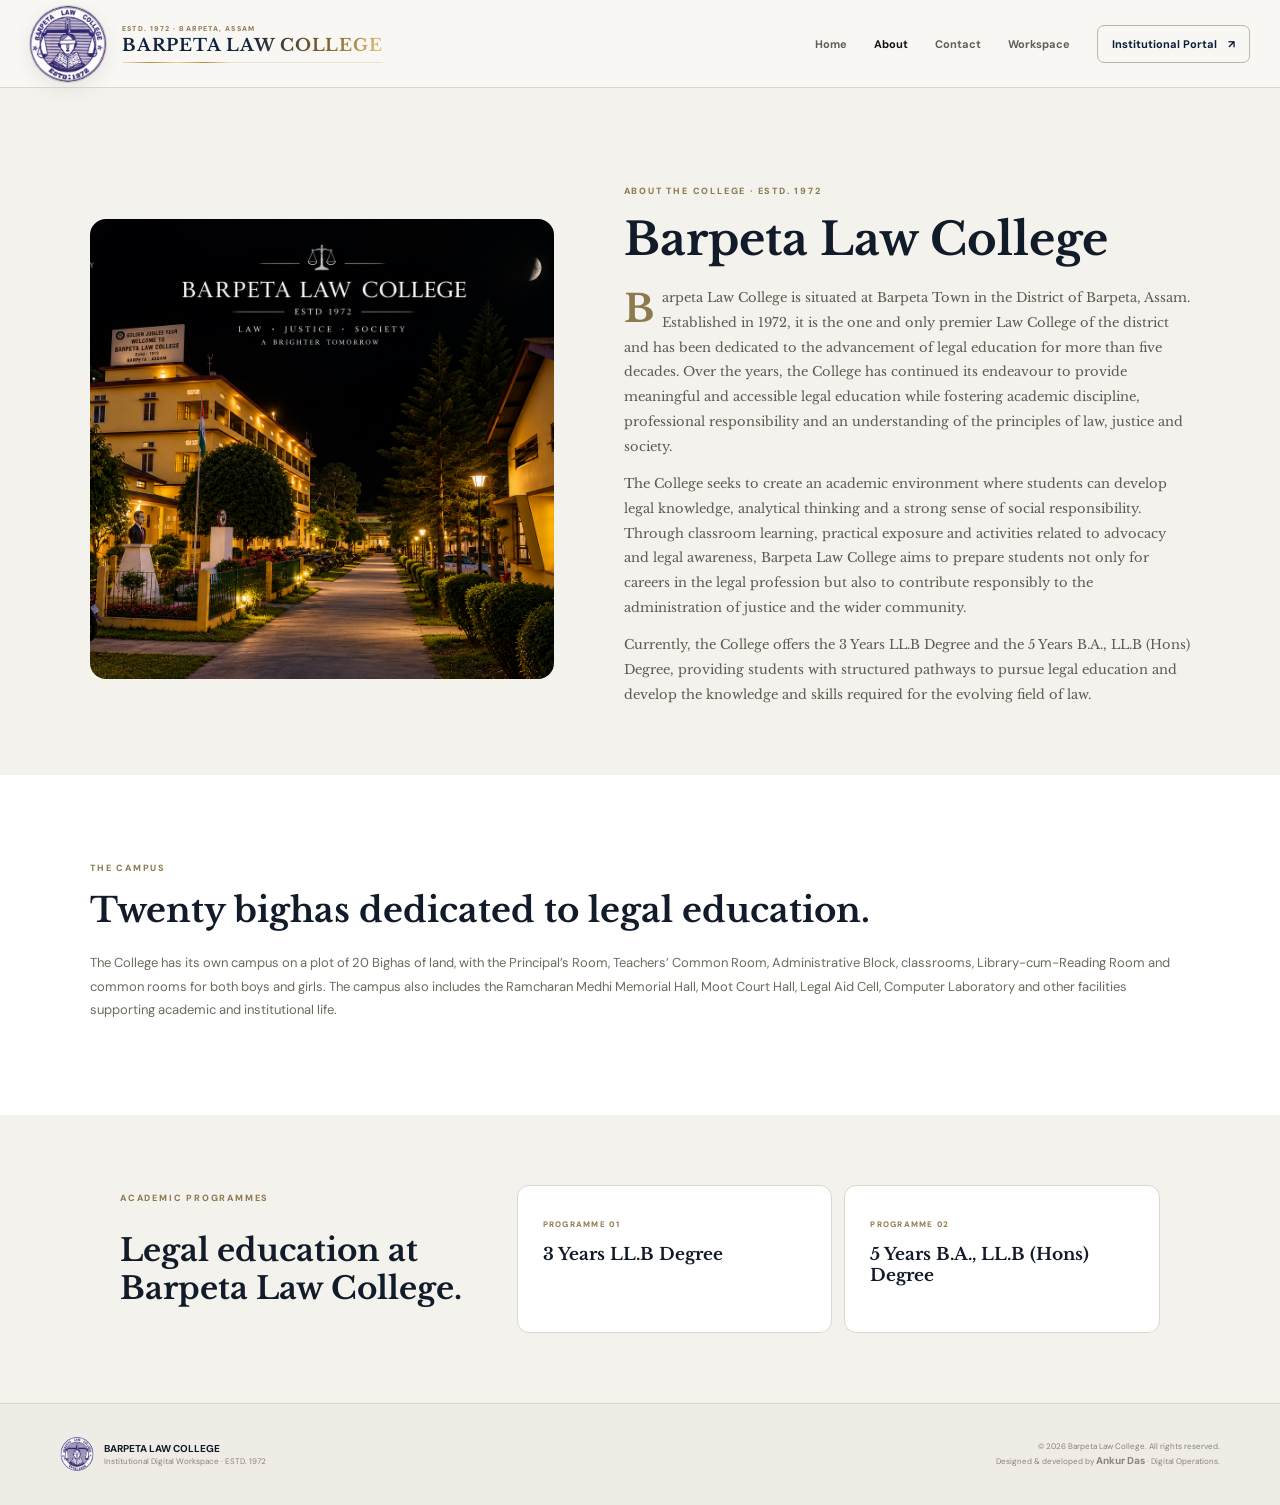
==== about.html @ da453a94 "Apply continuous BLC wordmark effect to about.html" ====
<!doctype html><html lang="en"><head><meta charset="utf-8"><meta name="viewport" content="width=device-width,initial-scale=1"><meta name="description" content="About Barpeta Law College — established 1972 in Barpeta, Assam."><title>About | Barpeta Law College</title><link rel="icon" href="assets/barpeta-law-college-logo.jpg"><link rel="preconnect" href="https://fonts.googleapis.com"><link rel="preconnect" href="https://fonts.gstatic.com" crossorigin><link href="https://fonts.googleapis.com/css2?family=DM+Sans:wght@400;500;600;700;800&family=Libre+Baskerville:wght@400;700&display=swap" rel="stylesheet"><link rel="stylesheet" href="home-2026.css?v=20260920b"><style>
.about-hero{max-width:1160px;margin:auto;padding:90px 30px 55px;display:grid;grid-template-columns:.9fr 1.1fr;gap:70px;align-items:center}.about-hero img{width:100%;height:460px;object-fit:cover;object-position:center 50%;border-radius:16px}.about-kicker{font-size:9px;font-weight:800;letter-spacing:.2em;color:#8d7950}.about-hero h1,.about-campus h2{font-family:"Libre Baskerville",serif;font-size:45px;line-height:1.12;margin:15px 0 22px}.about-hero p,.about-campus p{font-size:13px;line-height:1.8;color:#6f695f}.about-hero>div>p{font-family:"Libre Baskerville",serif;font-size:13px;line-height:1.9;color:#5f5a52}.about-hero>div>p:first-of-type::first-letter{font-size:38px;line-height:.85;float:left;margin:7px 8px 0 0;color:#8d7950;font-weight:700}.about-campus{background:#fff;padding:80px max(30px,calc((100vw - 1100px)/2))}.about-campus h2{font-size:34px}.about-programmes{max-width:1100px;margin:auto;padding:70px 30px;display:grid;grid-template-columns:.7fr 1.3fr;gap:50px}.programme-list{display:grid;grid-template-columns:1fr 1fr;gap:12px}.programme-list article{background:#fff;border:1px solid var(--line);padding:25px;border-radius:12px}.programme-list small{font-size:8px;letter-spacing:.16em;color:#917c50;font-weight:800}.programme-list b{display:block;font-family:"Libre Baskerville";font-size:17px;margin-top:12px}@media(max-width:800px){.about-hero,.about-programmes{grid-template-columns:1fr}.about-hero{padding-top:55px;gap:35px}.about-hero img{height:340px}.about-hero h1{font-size:37px}.programme-list{grid-template-columns:1fr}}
</style></head><body><header class="site-head"><a class="home-brand" href="index.html"><img src="assets/barpeta-law-college-logo.jpg" alt="Barpeta Law College logo"><span class="brand-wordmark"><small>ESTD. 1972 · BARPETA, ASSAM</small><strong class="gold-trace" data-text="BARPETA LAW COLLEGE">BARPETA LAW COLLEGE</strong><i class="brand-trace" aria-hidden="true"></i></span></a><button class="nav-toggle" aria-label="Menu">☰</button><nav><a href="index.html">Home</a><a class="active" href="about.html">About</a><a href="contact.html">Contact</a><a href="index.html#workspace">Workspace</a><a class="portal-nav" href="portal.html">Institutional Portal <b>↗</b></a></nav></header><main>
<section class="about-hero"><img src="assets/blc-about-night.png" alt="Barpeta Law College campus at night"><div><span class="about-kicker">ABOUT THE COLLEGE · ESTD. 1972</span><h1>Barpeta Law College</h1><p>Barpeta Law College is situated at Barpeta Town in the District of Barpeta, Assam. Established in 1972, it is the one and only premier Law College of the district and has been dedicated to the advancement of legal education for more than five decades. Over the years, the College has continued its endeavour to provide meaningful and accessible legal education while fostering academic discipline, professional responsibility and an understanding of the principles of law, justice and society.</p><p>The College seeks to create an academic environment where students can develop legal knowledge, analytical thinking and a strong sense of social responsibility. Through classroom learning, practical exposure and activities related to advocacy and legal awareness, Barpeta Law College aims to prepare students not only for careers in the legal profession but also to contribute responsibly to the administration of justice and the wider community.</p><p>Currently, the College offers the 3 Years LL.B Degree and the 5 Years B.A., LL.B (Hons) Degree, providing students with structured pathways to pursue legal education and develop the knowledge and skills required for the evolving field of law.</p></div></section>
<section class="about-campus"><span class="about-kicker">THE CAMPUS</span><h2>Twenty bighas dedicated to legal education.</h2><p>The College has its own campus on a plot of 20 Bighas of land, with the Principal’s Room, Teachers’ Common Room, Administrative Block, classrooms, Library-cum-Reading Room and common rooms for both boys and girls. The campus also includes the Ramcharan Medhi Memorial Hall, Moot Court Hall, Legal Aid Cell, Computer Laboratory and other facilities supporting academic and institutional life.</p></section>
<section class="about-programmes"><div><span class="about-kicker">ACADEMIC PROGRAMMES</span><h2 style="font-family:'Libre Baskerville';font-size:31px">Legal education at Barpeta Law College.</h2></div><div class="programme-list"><article><small>PROGRAMME 01</small><b>3 Years LL.B Degree</b></article><article><small>PROGRAMME 02</small><b>5 Years B.A., LL.B (Hons) Degree</b></article></div></section>
</main><footer><div><img src="assets/barpeta-law-college-logo.jpg" alt=""><span><b>BARPETA LAW COLLEGE</b><small>Institutional Digital Workspace · ESTD. 1972</small></span></div><p>© 2026 Barpeta Law College. All rights reserved.<br>Designed &amp; developed by <b>Ankur Das</b> · Digital Operations.</p></footer><script>document.querySelector('.nav-toggle').onclick=()=>document.querySelector('.site-head nav').classList.toggle('show');</script></body></html>
---- home-2026.css ----
:root{--navy:#0b1d38;--ink:#111b29;--paper:#f4f2ec;--gold:#a78a4c;--line:#ddd7cb}*{box-sizing:border-box}html{scroll-behavior:smooth}body{margin:0;background:var(--paper);color:var(--ink);font-family:"DM Sans",sans-serif}.site-head{height:88px;padding:0 max(28px,calc((100vw - 1220px)/2));display:flex;align-items:center;justify-content:space-between;background:#f8f7f3;border-bottom:1px solid var(--line);position:relative;z-index:10}.home-brand{display:flex;align-items:center;gap:12px;text-decoration:none;color:var(--ink)}.home-brand img{width:47px;height:47px;border-radius:50%;object-fit:cover}.home-brand span{display:flex;flex-direction:column}.home-brand small{font-size:7px;font-weight:800;letter-spacing:.18em;color:#88754d}.home-brand strong{font-family:"Libre Baskerville",serif;font-size:17px;margin-top:3px}.site-head nav{display:flex;align-items:center;gap:27px}.site-head nav a{text-decoration:none;color:#625e56;font-size:11px;font-weight:700}.site-head nav a.active{color:#111}.portal-nav{border:1px solid #bdb6a8;padding:11px 14px;border-radius:7px;color:var(--navy)!important}.portal-nav b{margin-left:8px}.nav-toggle{display:none;border:0;background:none;font-size:22px}.home-hero{min-height:570px;max-width:1220px;margin:auto;display:grid;grid-template-columns:1fr 270px;align-items:center;gap:70px;position:relative;padding:65px 30px;overflow:hidden}.hero-no{position:absolute;right:210px;top:5px;font-family:"Libre Baskerville";font-size:220px;color:#ebe7dd;z-index:-1}.eyebrow,.section-title>span,.invite-copy>span,.quick>div>span{font-size:9px;font-weight:850;letter-spacing:.2em;color:#8d7950}.hero-copy h1{font-family:"Libre Baskerville",serif;font-size:61px;line-height:1.08;margin:16px 0 20px;letter-spacing:-.035em}.hero-copy h1 em{font-weight:400;color:#88734a}.hero-copy>p{font-size:14px;line-height:1.7;color:#706a60;max-width:610px}.hero-actions{display:flex;gap:10px;margin-top:31px}.hero-actions a,.invite-copy>a{text-decoration:none;border:1px solid #cfc8bb;padding:13px 16px;border-radius:7px;color:#252525;font-size:11px;font-weight:750}.hero-actions a:first-child,.invite-copy>a{background:var(--navy);color:#fff;border-color:var(--navy)}.hero-actions b{margin-left:18px}.hero-side{border-left:1px solid #cbc4b6;padding-left:28px}.law-symbol{font-family:"Libre Baskerville";font-size:60px;color:#a58c59;margin-bottom:32px}.hero-side span{display:block;font-size:8px;letter-spacing:.17em;color:#938464;font-weight:800}.hero-side strong{display:block;font-size:12px;margin:6px 0 14px}.hero-side p{font-size:10px;line-height:1.6;color:#807a70}.campus-strip{height:57px;background:var(--navy);color:#c7b98f;display:flex;align-items:center;justify-content:center;gap:7vw;font-size:8px;font-weight:800;letter-spacing:.17em}.workspace{max-width:1220px;margin:auto;padding:105px 30px}.section-title{display:grid;grid-template-columns:1fr 1.2fr 1fr;gap:35px;align-items:end;margin-bottom:35px}.section-title h2{font-family:"Libre Baskerville";font-size:34px;margin:0}.section-title p{font-size:11px;line-height:1.6;color:#777064;margin:0}.workspace-grid{display:grid;grid-template-columns:1.3fr .7fr;gap:14px}.feature-large,.feature-stack article{position:relative;border-radius:15px;overflow:hidden}.feature-large{min-height:410px;background:linear-gradient(135deg,#0b1d38,#15365f);color:#fff;padding:43px}.feature-large>span,.feature-stack span{font-size:8px;letter-spacing:.18em;font-weight:850;color:#cbb98a}.feature-large h3{font-family:"Libre Baskerville";font-size:35px;line-height:1.2;margin:75px 0 14px}.feature-large p{font-size:11px;line-height:1.65;color:#c7cfda;max-width:480px}.feature-large a{position:absolute;bottom:38px;color:#fff;text-decoration:none;font-size:10px;font-weight:800}.feature-index{position:absolute;right:35px;top:25px;font-family:"Libre Baskerville";font-size:100px;color:rgba(255,255,255,.06)}.feature-stack{display:grid;gap:14px}.feature-stack article{background:#fff;border:1px solid var(--line);padding:28px}.feature-stack h3{font-family:"Libre Baskerville";font-size:20px;margin:32px 0 9px}.feature-stack p{font-size:10px;line-height:1.6;color:#777}.feature-stack b{position:absolute;right:24px;top:24px;font-size:10px;color:#aaa08d}.portal-invite{background:#101a29;color:#fff;min-height:520px;display:grid;grid-template-columns:.8fr 1.2fr;align-items:center;padding:70px max(30px,calc((100vw - 1160px)/2));gap:70px}.invite-copy h2{font-family:"Libre Baskerville";font-size:42px;line-height:1.18;margin:14px 0}.invite-copy p{font-size:11px;line-height:1.7;color:#aeb6c2;max-width:400px;margin-bottom:30px}.invite-visual{height:360px;position:relative}.orbit{position:absolute;border:1px solid rgba(255,255,255,.12);border-radius:50%;left:50%;top:50%;transform:translate(-50%,-50%)}.orbit.one{width:330px;height:330px}.orbit.two{width:230px;height:230px}.invite-center{position:absolute;left:50%;top:50%;transform:translate(-50%,-50%);width:155px;height:155px;border-radius:50%;background:#f0ede5;color:#132033;display:grid;place-content:center;text-align:center}.invite-center small{font-family:"Libre Baskerville";font-size:22px}.invite-center strong{font-size:9px;letter-spacing:.1em;margin:7px 0}.invite-center span{font-size:6px;letter-spacing:.17em;color:#88754d}.role{position:absolute;background:#18263a;border:1px solid #344157;border-radius:10px;padding:14px 17px;min-width:180px}.role small{color:#bba46e;font-size:8px}.role b{display:block;font-family:"Libre Baskerville";font-size:14px;margin:5px 0}.role span{font-size:8px;color:#8f9bac}.role-a{left:4%;top:18%}.role-b{right:1%;bottom:16%}.quick{max-width:1160px;margin:0 auto;padding:95px 30px;display:grid;grid-template-columns:1.2fr repeat(3,1fr);gap:12px;align-items:stretch}.quick h2{font-family:"Libre Baskerville";font-size:31px;margin:10px 0}.quick>a{background:#fff;border:1px solid var(--line);border-radius:12px;padding:21px;text-decoration:none;color:#222;position:relative;min-height:125px}.quick>a small{font-size:7px;letter-spacing:.17em;color:#97835a;font-weight:850}.quick>a b{display:block;font-family:"Libre Baskerville";font-size:14px;margin-top:28px}.quick>a i{position:absolute;right:17px;bottom:17px;font-style:normal}footer{border-top:1px solid var(--line);padding:28px max(30px,calc((100vw - 1160px)/2));display:flex;justify-content:space-between;align-items:center;background:#eeece5}footer>div{display:flex;align-items:center;gap:10px}footer img{width:34px;height:34px;border-radius:50%}footer span{display:flex;flex-direction:column}footer b{font-size:10px}footer small,footer p{font-size:8px;color:#898378;line-height:1.6}footer p{text-align:right}@media(max-width:800px){.site-head{height:auto;padding:16px 20px}.nav-toggle{display:block}.site-head nav{display:none;position:absolute;left:0;right:0;top:80px;background:#fff;padding:20px;flex-direction:column;align-items:flex-start}.site-head nav.show{display:flex}.home-hero{grid-template-columns:1fr;min-height:auto;padding-top:80px}.hero-copy h1{font-size:42px}.hero-side{display:none}.section-title,.workspace-grid,.portal-invite,.quick{grid-template-columns:1fr}.campus-strip{gap:20px;overflow:hidden;justify-content:flex-start;padding:0 20px}.invite-visual{height:330px}.quick{padding-top:60px}footer{flex-direction:column;gap:15px;align-items:flex-start}footer p{text-align:left}}.campus-showcase{max-width:1220px;margin:0 auto;padding:95px 30px 55px;display:grid;grid-template-columns:.82fr 1.18fr;gap:75px;align-items:center}.campus-copy>span{font-size:9px;font-weight:850;letter-spacing:.2em;color:#8d7950}.campus-copy h2{font-family:"Libre Baskerville",serif;font-size:39px;line-height:1.18;margin:14px 0 19px}.campus-copy>p{font-size:11px;line-height:1.75;color:#716b61}.campus-detail{border-left:2px solid #b29a65;padding-left:15px;margin:21px 0!important}.degree-pills{display:flex;gap:7px;flex-wrap:wrap;margin:18px 0}.degree-pills b{font-size:9px;border:1px solid #d6d0c4;background:#fff;padding:8px 10px;border-radius:20px}.campus-copy>a{display:inline-block;margin-top:8px;text-decoration:none;color:#fff;background:#0b1d38;border-radius:7px;padding:12px 15px;font-size:10px;font-weight:800}.campus-stack{height:440px;position:relative}.stack-frame{position:absolute;inset:0 75px 0 0;border-radius:18px;overflow:hidden;background:#18202a;box-shadow:0 22px 55px rgba(23,29,36,.18);z-index:3;transform:rotate(-.7deg)}.stack-slide{position:absolute;inset:0;width:100%;height:100%;object-fit:cover;opacity:0;transform:scale(1.035);filter:saturate(.9) contrast(1.03) brightness(.96);transition:opacity .8s ease,transform 4.6s ease}.stack-slide.active{opacity:1;transform:scale(1)}.stack-shade{position:absolute;inset:0;background:linear-gradient(180deg,transparent 55%,rgba(5,14,25,.66));z-index:2}.stack-meta{position:absolute;left:24px;right:24px;bottom:20px;z-index:4;display:flex;justify-content:space-between;color:#fff;align-items:end}.stack-meta span{font-size:9px;letter-spacing:.16em;font-weight:800}.stack-meta b{font-size:10px}.stack-back{position:absolute;border:1px solid #c7c1b5;border-radius:17px;background:#d9d5ca;right:25px;top:28px;bottom:28px;width:76%;z-index:1;transform:rotate(2.3deg);box-shadow:0 12px 30px rgba(30,30,30,.08)}.stack-back.back-two{right:0;top:56px;bottom:56px;transform:rotate(4.5deg);background:#c7c3b9;z-index:0}.stack-controls{position:absolute;right:90px;bottom:18px;z-index:5;display:flex;gap:7px}.stack-controls button{width:35px;height:35px;border-radius:50%;border:1px solid rgba(255,255,255,.65);background:rgba(8,18,31,.58);color:#fff;cursor:pointer;backdrop-filter:blur(5px)}.campus-facts{max-width:1160px;margin:0 auto 95px;display:grid;grid-template-columns:repeat(4,1fr);border-top:1px solid #d9d3c7;border-bottom:1px solid #d9d3c7}.campus-facts article{padding:24px 20px;border-right:1px solid #d9d3c7}.campus-facts article:last-child{border-right:0}.campus-facts small{display:block;font-size:7px;font-weight:850;letter-spacing:.17em;color:#9a8354}.campus-facts strong{display:block;font-family:"Libre Baskerville";font-size:15px;margin:8px 0}.campus-facts span{font-size:8px;line-height:1.5;color:#80796d}.invite-center img{width:49px;height:49px;border-radius:50%;object-fit:cover;margin:0 auto 5px;border:1px solid #c9c1b0}.invite-center small{display:none}@media(max-width:800px){.campus-showcase{grid-template-columns:1fr;gap:35px;padding-top:65px}.campus-stack{height:350px}.stack-frame{right:35px}.stack-back{right:10px}.stack-back.back-two{right:0}.campus-facts{grid-template-columns:1fr 1fr;margin:0 20px 60px}.campus-facts article:nth-child(2){border-right:0}.campus-facts article:nth-child(-n+2){border-bottom:1px solid #d9d3c7}}.campus-cinema{height:min(720px,72vw);min-height:520px;position:relative;background:#0d1827;color:#fff;overflow:hidden}.campus-cinema-stage{position:absolute;inset:0}.cinema-slide{position:absolute;inset:0;width:100%;height:100%;object-fit:cover;opacity:0;transform:scale(1.025);filter:saturate(.92) contrast(1.04) brightness(.9);transition:opacity 1.5s ease,transform 20s linear}.cinema-slide.active{opacity:1;transform:scale(1.07)}.cinema-overlay{position:absolute;inset:0;background:linear-gradient(90deg,rgba(7,17,31,.76) 0%,rgba(7,17,31,.45) 34%,rgba(7,17,31,.08) 68%,rgba(7,17,31,.18) 100%),linear-gradient(0deg,rgba(5,13,24,.5),transparent 42%)}.campus-cinema-copy{position:absolute;z-index:3;left:max(30px,calc((100vw - 1160px)/2));top:50%;transform:translateY(-50%);max-width:490px}.campus-cinema-copy>span{font-size:9px;font-weight:850;letter-spacing:.22em;color:#d4bd85}.campus-cinema-copy h2{font-family:"Libre Baskerville";font-size:51px;line-height:1.08;margin:15px 0 12px}.campus-cinema-copy p{font-size:13px;color:#d3d7dd;margin:0 0 25px}.campus-cinema-copy a{display:inline-block;text-decoration:none;color:#172033;background:#f3efe5;border-radius:7px;padding:12px 15px;font-size:10px;font-weight:800}.cinema-caption{position:absolute;z-index:4;right:max(30px,calc((100vw - 1160px)/2));bottom:34px;display:flex;gap:25px;align-items:center;font-size:9px;letter-spacing:.14em}.cinema-caption span{font-weight:800}.cinema-caption b{color:#d4bd85}.cinema-progress{position:absolute;z-index:4;left:max(30px,calc((100vw - 1160px)/2));right:max(30px,calc((100vw - 1160px)/2));bottom:20px;height:1px;background:rgba(255,255,255,.25);overflow:hidden}.cinema-progress i{display:block;height:100%;width:100%;background:#fff;transform-origin:left;animation:cinemaTimer 20s linear forwards}@keyframes cinemaTimer{from{transform:scaleX(0)}to{transform:scaleX(1)}}@media(max-width:800px){.campus-cinema{height:600px}.campus-cinema-copy{left:24px;right:24px;top:auto;bottom:70px;transform:none}.campus-cinema-copy h2{font-size:37px}.cinema-caption{right:24px;bottom:28px}.cinema-progress{left:24px;right:24px;bottom:17px}}.cinema-nav{position:absolute;z-index:6;top:50%;transform:translateY(-50%);width:44px;height:44px;border-radius:50%;border:1px solid rgba(255,255,255,.5);background:rgba(7,17,31,.35);color:#fff;font-size:18px;cursor:pointer;backdrop-filter:blur(8px);opacity:.78;transition:.2s}.cinema-nav:hover{background:rgba(7,17,31,.65);opacity:1}.cinema-prev{left:22px}.cinema-next{right:22px}.cinema-dots{position:absolute;z-index:6;left:50%;bottom:31px;transform:translateX(-50%);display:flex;gap:8px}.cinema-dots button{width:22px;height:3px;border:0;padding:0;border-radius:4px;background:rgba(255,255,255,.35);cursor:pointer;transition:.25s}.cinema-dots button.active{width:38px;background:#fff}@media(max-width:800px){.cinema-nav{width:38px;height:38px}.cinema-prev{left:12px}.cinema-next{right:12px}.cinema-dots{bottom:30px}.cinema-caption span{display:none}}
/* Per-slide focal points: keep important campus content inside the cinematic crop. */
.cinema-slide:nth-of-type(1){object-position:center 38%}
.cinema-slide:nth-of-type(2){object-position:center 66%}
.cinema-slide:nth-of-type(3){object-position:center 50%}
.cinema-slide:nth-of-type(4){object-position:center 67%}
.cinema-slide:nth-of-type(5){object-position:center 62%}
@media(max-width:800px){.cinema-slide:nth-of-type(1){object-position:center 36%}.cinema-slide:nth-of-type(2){object-position:center 62%}.cinema-slide:nth-of-type(3){object-position:center 50%}.cinema-slide:nth-of-type(4){object-position:center 63%}.cinema-slide:nth-of-type(5){object-position:center 58%}}

/* Final cinematic campus framing — tuned to show each photograph's subject, not excess sky. */
.campus-cinema-stage{background:#081321}
.cinema-slide{transform:scale(1.008);transition:opacity 1.35s ease,transform 20s linear}
.cinema-slide.active{transform:scale(1.025)}
.cinema-slide:nth-of-type(1){object-position:center 34%}
.cinema-slide:nth-of-type(2){object-position:center 78%}
.cinema-slide:nth-of-type(3){object-position:center 50%}
.cinema-slide:nth-of-type(4){object-position:center 82%}
.cinema-slide:nth-of-type(5){object-position:center 76%}
@media(max-width:800px){
 .cinema-slide{transform:scale(1.005)}
 .cinema-slide.active{transform:scale(1.018)}
 .cinema-slide:nth-of-type(1){object-position:center 31%}
 .cinema-slide:nth-of-type(2){object-position:center 74%}
 .cinema-slide:nth-of-type(3){object-position:center 50%}
 .cinema-slide:nth-of-type(4){object-position:center 78%}
 .cinema-slide:nth-of-type(5){object-position:center 72%}
}

/* Principal's Perspective */
.principal-feature{max-width:1160px;margin:0 auto;padding:110px 30px;display:grid;grid-template-columns:360px 1fr;gap:82px;align-items:start}.principal-photo{overflow:hidden;border:1px solid #d4ccbb;border-radius:13px;background:#e9e5dc;box-shadow:0 18px 45px rgba(20,28,38,.09)}.principal-photo img{display:block;width:100%;height:auto}.principal-identity{padding:21px 3px 20px;border-bottom:1px solid #d7d0c3}.principal-identity h3{font-family:"Libre Baskerville",serif;font-size:21px;margin:0 0 7px;color:#172238}.principal-identity>span{display:block;font-size:10px;font-weight:700;color:#8d7950;letter-spacing:.04em}.principal-identity>p{font-family:"Libre Baskerville",serif;font-size:10px;color:#706a60;margin:9px 0 18px}.principal-identity small{display:block;font-size:7px;font-weight:850;letter-spacing:.2em;color:#9a8354;margin-bottom:7px}.principal-identity .expertise{font-family:"DM Sans",sans-serif;font-size:9px;line-height:1.65;margin:0;color:#716b61}.principal-message{padding-top:6px}.principal-kicker{display:block;font-size:9px;font-weight:850;letter-spacing:.22em;color:#9a8354}.principal-sub{display:block;margin-top:7px;font-family:"Libre Baskerville",serif;font-style:italic;font-size:11px;color:#8a847a}.principal-message blockquote{font-family:"Libre Baskerville",serif;font-style:italic;font-weight:400;font-size:24px;line-height:1.55;color:#18263a;margin:35px 0 31px;padding:0 0 0 23px;border-left:2px solid #ae955f;letter-spacing:-.015em}.principal-copy{columns:2;column-gap:38px;column-rule:1px solid #ded8cd}.principal-copy p{break-inside:avoid;font-family:"Libre Baskerville",serif;font-size:11px;line-height:1.9;color:#5e5a53;margin:0 0 18px}@media(max-width:800px){.principal-feature{grid-template-columns:1fr;padding:70px 24px;gap:48px}.principal-profile{max-width:430px}.principal-message blockquote{font-size:20px}.principal-copy{columns:1;column-rule:0}}
/* BLC institutional identity — gold trace, intentionally distinct from a standard shimmer */.home-brand img{width:76px!important;height:76px!important;min-width:76px!important;border-radius:50%;object-fit:cover;box-shadow:0 0 0 1px rgba(153,124,65,.28),0 6px 20px rgba(19,29,44,.08);animation:sealArrival .85s cubic-bezier(.2,.75,.25,1) both}.home-brand{gap:16px!important}.brand-wordmark{position:relative;display:flex!important;flex-direction:column;align-items:flex-start;padding-bottom:7px}.brand-wordmark small{letter-spacing:.17em!important;color:#8d7950!important}.brand-wordmark .gold-trace{position:relative;display:block;color:#10223d!important;font-size:17px!important;letter-spacing:.045em;line-height:1.15;white-space:nowrap}.brand-wordmark .gold-trace:after{content:attr(data-text);position:absolute;inset:0;color:transparent;background:linear-gradient(110deg,transparent 0%,transparent 42%,#a47d34 47%,#f0d89b 50%,#a47d34 53%,transparent 58%,transparent 100%);background-size:320% 100%;background-position:160% 0;-webkit-background-clip:text;background-clip:text;animation:goldTrace 7s cubic-bezier(.45,0,.2,1) infinite;pointer-events:none}.brand-trace{position:absolute;left:0;bottom:0;height:1px;width:100%;overflow:hidden;background:rgba(164,125,52,.16)}.brand-trace:after{content:"";position:absolute;left:0;top:0;height:1px;width:31%;background:linear-gradient(90deg,transparent,#b28b42,#ead49c,#b28b42,transparent);animation:traceLine 7s cubic-bezier(.45,0,.2,1) infinite}@keyframes goldTrace{0%,7%{background-position:160% 0}28%{background-position:-60% 0}29%,100%{background-position:-60% 0}}@keyframes traceLine{0%,7%{transform:translateX(-110%);opacity:0}9%{opacity:1}28%{transform:translateX(330%);opacity:1}30%,100%{transform:translateX(330%);opacity:0}}@keyframes sealArrival{from{opacity:0;transform:scale(.94)}to{opacity:1;transform:scale(1)}}@media(max-width:800px){.home-brand img{width:58px!important;height:58px!important;min-width:58px!important}.home-brand{gap:10px!important}.brand-wordmark .gold-trace{font-size:12px!important}.brand-wordmark small{font-size:6px!important}}@media(prefers-reduced-motion:reduce){.home-brand img,.brand-wordmark .gold-trace:after,.brand-trace:after{animation:none!important}}/* Persistent BLC wordmark effect: full-text animated spectral-gold flow */.brand-wordmark .gold-trace{color:transparent!important;background:linear-gradient(115deg,#10223d 0%,#10223d 20%,#8c682d 34%,#f0d38b 43%,#fff3c8 49%,#c79b4b 56%,#10223d 72%,#10223d 100%);background-size:240% 100%;-webkit-background-clip:text;background-clip:text;animation:blcFullFlow 4.2s linear infinite}.brand-wordmark .gold-trace:after{content:none!important}.brand-trace:after{width:42%;animation:blcUnderlineFlow 4.2s linear infinite}@keyframes blcFullFlow{0%{background-position:160% 0}100%{background-position:-140% 0}}@keyframes blcUnderlineFlow{0%{transform:translateX(-120%);opacity:.2}18%{opacity:1}82%{opacity:1}100%{transform:translateX(300%);opacity:.2}}
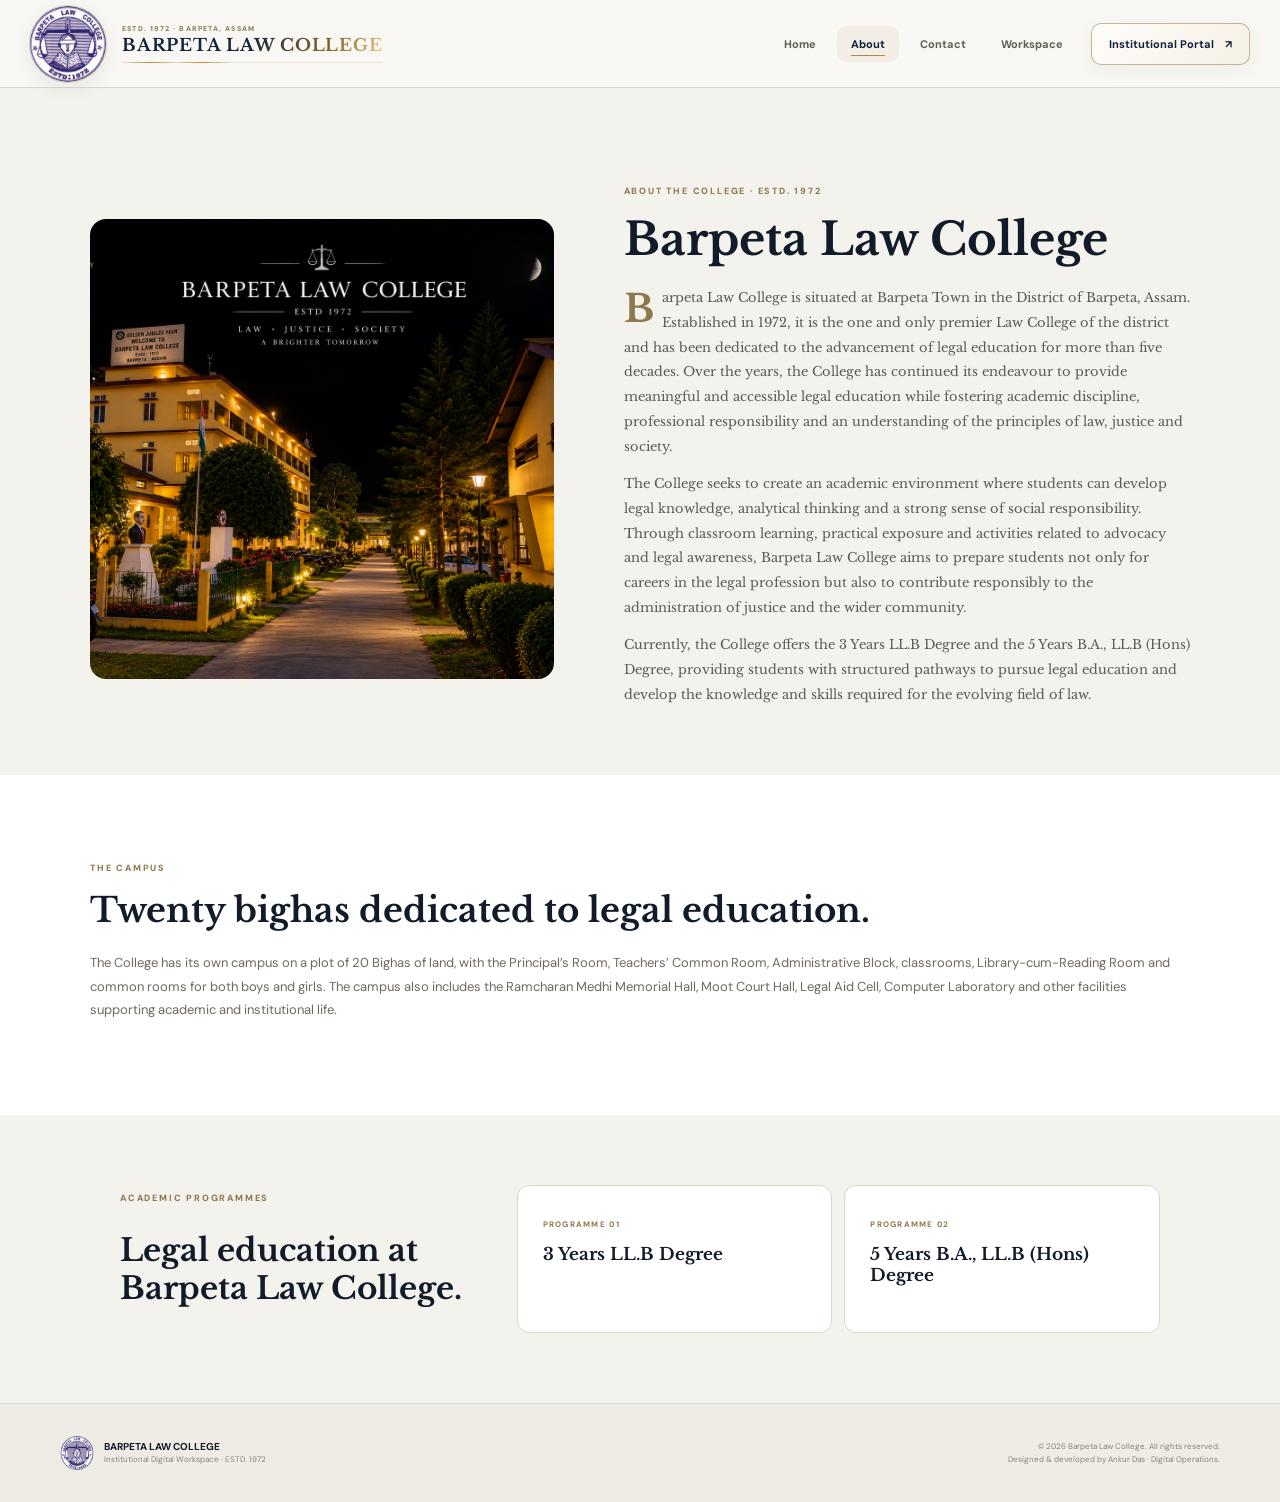
==== commit 5879e573: "Normalize developer credit typography on about.html" ====
--- a/about.html
+++ b/about.html
@@ -4,4 +4,4 @@
 <section class="about-hero"><img src="assets/blc-about-night.png" alt="Barpeta Law College campus at night"><div><span class="about-kicker">ABOUT THE COLLEGE · ESTD. 1972</span><h1>Barpeta Law College</h1><p>Barpeta Law College is situated at Barpeta Town in the District of Barpeta, Assam. Established in 1972, it is the one and only premier Law College of the district and has been dedicated to the advancement of legal education for more than five decades. Over the years, the College has continued its endeavour to provide meaningful and accessible legal education while fostering academic discipline, professional responsibility and an understanding of the principles of law, justice and society.</p><p>The College seeks to create an academic environment where students can develop legal knowledge, analytical thinking and a strong sense of social responsibility. Through classroom learning, practical exposure and activities related to advocacy and legal awareness, Barpeta Law College aims to prepare students not only for careers in the legal profession but also to contribute responsibly to the administration of justice and the wider community.</p><p>Currently, the College offers the 3 Years LL.B Degree and the 5 Years B.A., LL.B (Hons) Degree, providing students with structured pathways to pursue legal education and develop the knowledge and skills required for the evolving field of law.</p></div></section>
 <section class="about-campus"><span class="about-kicker">THE CAMPUS</span><h2>Twenty bighas dedicated to legal education.</h2><p>The College has its own campus on a plot of 20 Bighas of land, with the Principal’s Room, Teachers’ Common Room, Administrative Block, classrooms, Library-cum-Reading Room and common rooms for both boys and girls. The campus also includes the Ramcharan Medhi Memorial Hall, Moot Court Hall, Legal Aid Cell, Computer Laboratory and other facilities supporting academic and institutional life.</p></section>
 <section class="about-programmes"><div><span class="about-kicker">ACADEMIC PROGRAMMES</span><h2 style="font-family:'Libre Baskerville';font-size:31px">Legal education at Barpeta Law College.</h2></div><div class="programme-list"><article><small>PROGRAMME 01</small><b>3 Years LL.B Degree</b></article><article><small>PROGRAMME 02</small><b>5 Years B.A., LL.B (Hons) Degree</b></article></div></section>
-</main><footer><div><img src="assets/barpeta-law-college-logo.jpg" alt=""><span><b>BARPETA LAW COLLEGE</b><small>Institutional Digital Workspace · ESTD. 1972</small></span></div><p>© 2026 Barpeta Law College. All rights reserved.<br>Designed &amp; developed by <b>Ankur Das</b> · Digital Operations.</p></footer><script>document.querySelector('.nav-toggle').onclick=()=>document.querySelector('.site-head nav').classList.toggle('show');</script></body></html>+</main><footer><div><img src="assets/barpeta-law-college-logo.jpg" alt=""><span><b>BARPETA LAW COLLEGE</b><small>Institutional Digital Workspace · ESTD. 1972</small></span></div><p>© 2026 Barpeta Law College. All rights reserved.<br>Designed &amp; developed by Ankur Das · Digital Operations.</p></footer><script>document.querySelector('.nav-toggle').onclick=()=>document.querySelector('.site-head nav').classList.toggle('show');</script></body></html>
--- a/home-2026.css
+++ b/home-2026.css
@@ -28,4 +28,4 @@
 
 /* Principal's Perspective */
 .principal-feature{max-width:1160px;margin:0 auto;padding:110px 30px;display:grid;grid-template-columns:360px 1fr;gap:82px;align-items:start}.principal-photo{overflow:hidden;border:1px solid #d4ccbb;border-radius:13px;background:#e9e5dc;box-shadow:0 18px 45px rgba(20,28,38,.09)}.principal-photo img{display:block;width:100%;height:auto}.principal-identity{padding:21px 3px 20px;border-bottom:1px solid #d7d0c3}.principal-identity h3{font-family:"Libre Baskerville",serif;font-size:21px;margin:0 0 7px;color:#172238}.principal-identity>span{display:block;font-size:10px;font-weight:700;color:#8d7950;letter-spacing:.04em}.principal-identity>p{font-family:"Libre Baskerville",serif;font-size:10px;color:#706a60;margin:9px 0 18px}.principal-identity small{display:block;font-size:7px;font-weight:850;letter-spacing:.2em;color:#9a8354;margin-bottom:7px}.principal-identity .expertise{font-family:"DM Sans",sans-serif;font-size:9px;line-height:1.65;margin:0;color:#716b61}.principal-message{padding-top:6px}.principal-kicker{display:block;font-size:9px;font-weight:850;letter-spacing:.22em;color:#9a8354}.principal-sub{display:block;margin-top:7px;font-family:"Libre Baskerville",serif;font-style:italic;font-size:11px;color:#8a847a}.principal-message blockquote{font-family:"Libre Baskerville",serif;font-style:italic;font-weight:400;font-size:24px;line-height:1.55;color:#18263a;margin:35px 0 31px;padding:0 0 0 23px;border-left:2px solid #ae955f;letter-spacing:-.015em}.principal-copy{columns:2;column-gap:38px;column-rule:1px solid #ded8cd}.principal-copy p{break-inside:avoid;font-family:"Libre Baskerville",serif;font-size:11px;line-height:1.9;color:#5e5a53;margin:0 0 18px}@media(max-width:800px){.principal-feature{grid-template-columns:1fr;padding:70px 24px;gap:48px}.principal-profile{max-width:430px}.principal-message blockquote{font-size:20px}.principal-copy{columns:1;column-rule:0}}
-/* BLC institutional identity — gold trace, intentionally distinct from a standard shimmer */.home-brand img{width:76px!important;height:76px!important;min-width:76px!important;border-radius:50%;object-fit:cover;box-shadow:0 0 0 1px rgba(153,124,65,.28),0 6px 20px rgba(19,29,44,.08);animation:sealArrival .85s cubic-bezier(.2,.75,.25,1) both}.home-brand{gap:16px!important}.brand-wordmark{position:relative;display:flex!important;flex-direction:column;align-items:flex-start;padding-bottom:7px}.brand-wordmark small{letter-spacing:.17em!important;color:#8d7950!important}.brand-wordmark .gold-trace{position:relative;display:block;color:#10223d!important;font-size:17px!important;letter-spacing:.045em;line-height:1.15;white-space:nowrap}.brand-wordmark .gold-trace:after{content:attr(data-text);position:absolute;inset:0;color:transparent;background:linear-gradient(110deg,transparent 0%,transparent 42%,#a47d34 47%,#f0d89b 50%,#a47d34 53%,transparent 58%,transparent 100%);background-size:320% 100%;background-position:160% 0;-webkit-background-clip:text;background-clip:text;animation:goldTrace 7s cubic-bezier(.45,0,.2,1) infinite;pointer-events:none}.brand-trace{position:absolute;left:0;bottom:0;height:1px;width:100%;overflow:hidden;background:rgba(164,125,52,.16)}.brand-trace:after{content:"";position:absolute;left:0;top:0;height:1px;width:31%;background:linear-gradient(90deg,transparent,#b28b42,#ead49c,#b28b42,transparent);animation:traceLine 7s cubic-bezier(.45,0,.2,1) infinite}@keyframes goldTrace{0%,7%{background-position:160% 0}28%{background-position:-60% 0}29%,100%{background-position:-60% 0}}@keyframes traceLine{0%,7%{transform:translateX(-110%);opacity:0}9%{opacity:1}28%{transform:translateX(330%);opacity:1}30%,100%{transform:translateX(330%);opacity:0}}@keyframes sealArrival{from{opacity:0;transform:scale(.94)}to{opacity:1;transform:scale(1)}}@media(max-width:800px){.home-brand img{width:58px!important;height:58px!important;min-width:58px!important}.home-brand{gap:10px!important}.brand-wordmark .gold-trace{font-size:12px!important}.brand-wordmark small{font-size:6px!important}}@media(prefers-reduced-motion:reduce){.home-brand img,.brand-wordmark .gold-trace:after,.brand-trace:after{animation:none!important}}/* Persistent BLC wordmark effect: full-text animated spectral-gold flow */.brand-wordmark .gold-trace{color:transparent!important;background:linear-gradient(115deg,#10223d 0%,#10223d 20%,#8c682d 34%,#f0d38b 43%,#fff3c8 49%,#c79b4b 56%,#10223d 72%,#10223d 100%);background-size:240% 100%;-webkit-background-clip:text;background-clip:text;animation:blcFullFlow 4.2s linear infinite}.brand-wordmark .gold-trace:after{content:none!important}.brand-trace:after{width:42%;animation:blcUnderlineFlow 4.2s linear infinite}@keyframes blcFullFlow{0%{background-position:160% 0}100%{background-position:-140% 0}}@keyframes blcUnderlineFlow{0%{transform:translateX(-120%);opacity:.2}18%{opacity:1}82%{opacity:1}100%{transform:translateX(300%);opacity:.2}}+/* BLC institutional identity — gold trace, intentionally distinct from a standard shimmer */.home-brand img{width:76px!important;height:76px!important;min-width:76px!important;border-radius:50%;object-fit:cover;box-shadow:0 0 0 1px rgba(153,124,65,.28),0 6px 20px rgba(19,29,44,.08);animation:sealArrival .85s cubic-bezier(.2,.75,.25,1) both}.home-brand{gap:16px!important}.brand-wordmark{position:relative;display:flex!important;flex-direction:column;align-items:flex-start;padding-bottom:7px}.brand-wordmark small{letter-spacing:.17em!important;color:#8d7950!important}.brand-wordmark .gold-trace{position:relative;display:block;color:#10223d!important;font-size:17px!important;letter-spacing:.045em;line-height:1.15;white-space:nowrap}.brand-wordmark .gold-trace:after{content:attr(data-text);position:absolute;inset:0;color:transparent;background:linear-gradient(110deg,transparent 0%,transparent 42%,#a47d34 47%,#f0d89b 50%,#a47d34 53%,transparent 58%,transparent 100%);background-size:320% 100%;background-position:160% 0;-webkit-background-clip:text;background-clip:text;animation:goldTrace 7s cubic-bezier(.45,0,.2,1) infinite;pointer-events:none}.brand-trace{position:absolute;left:0;bottom:0;height:1px;width:100%;overflow:hidden;background:rgba(164,125,52,.16)}.brand-trace:after{content:"";position:absolute;left:0;top:0;height:1px;width:31%;background:linear-gradient(90deg,transparent,#b28b42,#ead49c,#b28b42,transparent);animation:traceLine 7s cubic-bezier(.45,0,.2,1) infinite}@keyframes goldTrace{0%,7%{background-position:160% 0}28%{background-position:-60% 0}29%,100%{background-position:-60% 0}}@keyframes traceLine{0%,7%{transform:translateX(-110%);opacity:0}9%{opacity:1}28%{transform:translateX(330%);opacity:1}30%,100%{transform:translateX(330%);opacity:0}}@keyframes sealArrival{from{opacity:0;transform:scale(.94)}to{opacity:1;transform:scale(1)}}@media(max-width:800px){.home-brand img{width:58px!important;height:58px!important;min-width:58px!important}.home-brand{gap:10px!important}.brand-wordmark .gold-trace{font-size:12px!important}.brand-wordmark small{font-size:6px!important}}@media(prefers-reduced-motion:reduce){.home-brand img,.brand-wordmark .gold-trace:after,.brand-trace:after{animation:none!important}}/* Persistent BLC wordmark effect: full-text animated spectral-gold flow */.brand-wordmark .gold-trace{color:transparent!important;background:linear-gradient(115deg,#10223d 0%,#10223d 20%,#8c682d 34%,#f0d38b 43%,#fff3c8 49%,#c79b4b 56%,#10223d 72%,#10223d 100%);background-size:240% 100%;-webkit-background-clip:text;background-clip:text;animation:blcFullFlow 4.2s linear infinite}.brand-wordmark .gold-trace:after{content:none!important}.brand-trace:after{width:42%;animation:blcUnderlineFlow 4.2s linear infinite}@keyframes blcFullFlow{0%{background-position:160% 0}100%{background-position:-140% 0}}@keyframes blcUnderlineFlow{0%{transform:translateX(-120%);opacity:.2}18%{opacity:1}82%{opacity:1}100%{transform:translateX(300%);opacity:.2}}/* Unified premium navigation treatment */.site-head nav{display:flex;align-items:center;gap:7px}.site-head nav>a{position:relative;padding:11px 14px!important;border-radius:10px;text-decoration:none;transition:background .25s ease,color .25s ease,transform .25s ease!important}.site-head nav>a:not(.portal-nav):after{content:"";position:absolute;left:14px;right:14px;bottom:6px;height:1px;background:#b38a42;transform:scaleX(0);transform-origin:center;transition:transform .28s ease}.site-head nav>a:not(.portal-nav):hover{background:rgba(16,34,61,.045);transform:translateY(-1px)}.site-head nav>a:not(.portal-nav):hover:after,.site-head nav>a.active:after{transform:scaleX(1)}.site-head nav>a.active{color:#10223d;background:rgba(179,138,66,.075)}.site-head nav .portal-nav{margin-left:7px!important;padding:13px 17px!important;border:1px solid rgba(155,129,78,.55)!important;background:linear-gradient(135deg,#fffdfa,#f5f0e5)!important;box-shadow:0 5px 18px rgba(31,38,48,.05);color:#10223d!important}.site-head nav .portal-nav:hover{transform:translateY(-2px);border-color:#a78342!important;box-shadow:0 9px 24px rgba(31,38,48,.09)}.site-head nav .portal-nav b{display:inline-block;margin-left:8px;transition:transform .25s ease}.site-head nav .portal-nav:hover b{transform:translate(2px,-2px)}@media(max-width:800px){.site-head nav{gap:3px}.site-head nav>a{border-radius:7px}.site-head nav .portal-nav{margin-left:0!important}}
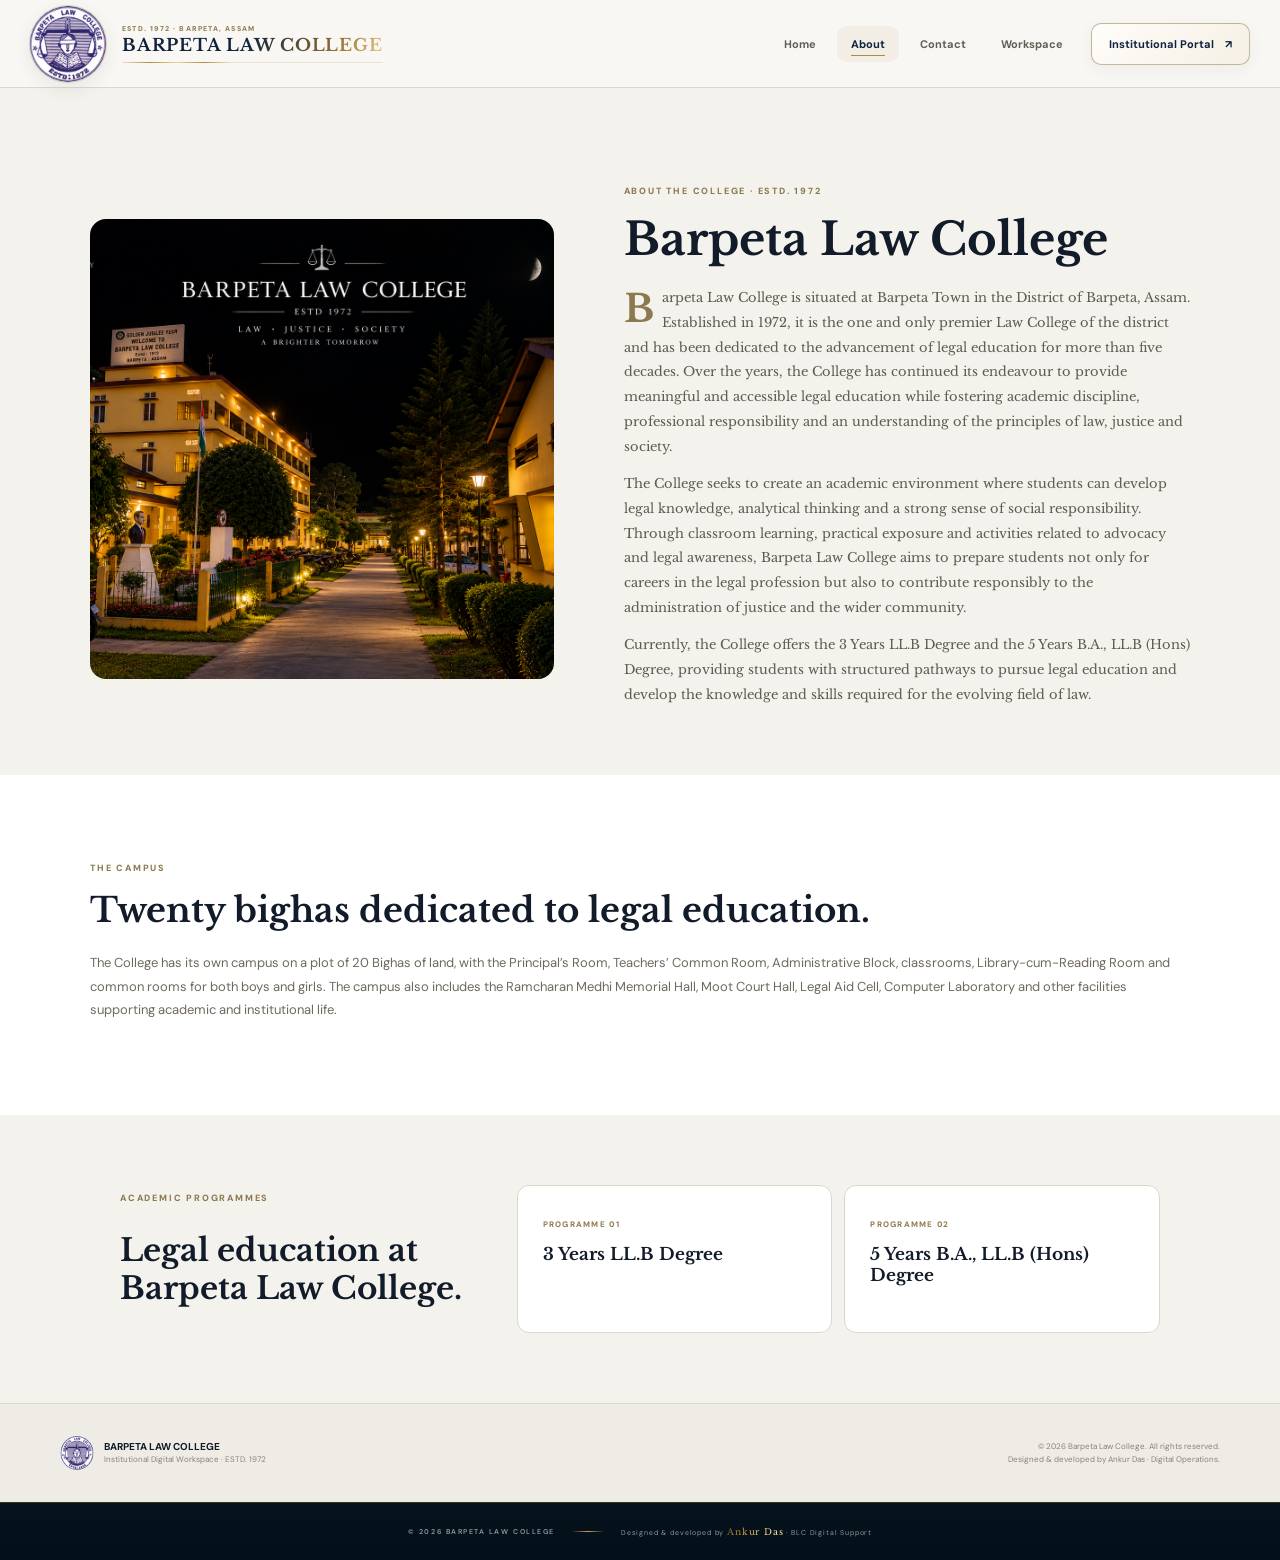
==== commit 5f3bf98f: "Add premium site copyright credit" ====
--- a/about.html
+++ b/about.html
@@ -4,4 +4,12 @@
 <section class="about-hero"><img src="assets/blc-about-night.png" alt="Barpeta Law College campus at night"><div><span class="about-kicker">ABOUT THE COLLEGE · ESTD. 1972</span><h1>Barpeta Law College</h1><p>Barpeta Law College is situated at Barpeta Town in the District of Barpeta, Assam. Established in 1972, it is the one and only premier Law College of the district and has been dedicated to the advancement of legal education for more than five decades. Over the years, the College has continued its endeavour to provide meaningful and accessible legal education while fostering academic discipline, professional responsibility and an understanding of the principles of law, justice and society.</p><p>The College seeks to create an academic environment where students can develop legal knowledge, analytical thinking and a strong sense of social responsibility. Through classroom learning, practical exposure and activities related to advocacy and legal awareness, Barpeta Law College aims to prepare students not only for careers in the legal profession but also to contribute responsibly to the administration of justice and the wider community.</p><p>Currently, the College offers the 3 Years LL.B Degree and the 5 Years B.A., LL.B (Hons) Degree, providing students with structured pathways to pursue legal education and develop the knowledge and skills required for the evolving field of law.</p></div></section>
 <section class="about-campus"><span class="about-kicker">THE CAMPUS</span><h2>Twenty bighas dedicated to legal education.</h2><p>The College has its own campus on a plot of 20 Bighas of land, with the Principal’s Room, Teachers’ Common Room, Administrative Block, classrooms, Library-cum-Reading Room and common rooms for both boys and girls. The campus also includes the Ramcharan Medhi Memorial Hall, Moot Court Hall, Legal Aid Cell, Computer Laboratory and other facilities supporting academic and institutional life.</p></section>
 <section class="about-programmes"><div><span class="about-kicker">ACADEMIC PROGRAMMES</span><h2 style="font-family:'Libre Baskerville';font-size:31px">Legal education at Barpeta Law College.</h2></div><div class="programme-list"><article><small>PROGRAMME 01</small><b>3 Years LL.B Degree</b></article><article><small>PROGRAMME 02</small><b>5 Years B.A., LL.B (Hons) Degree</b></article></div></section>
-</main><footer><div><img src="assets/barpeta-law-college-logo.jpg" alt=""><span><b>BARPETA LAW COLLEGE</b><small>Institutional Digital Workspace · ESTD. 1972</small></span></div><p>© 2026 Barpeta Law College. All rights reserved.<br>Designed &amp; developed by Ankur Das · Digital Operations.</p></footer><script>document.querySelector('.nav-toggle').onclick=()=>document.querySelector('.site-head nav').classList.toggle('show');</script></body></html>+</main><footer><div><img src="assets/barpeta-law-college-logo.jpg" alt=""><span><b>BARPETA LAW COLLEGE</b><small>Institutional Digital Workspace · ESTD. 1972</small></span></div><p>© 2026 Barpeta Law College. All rights reserved.<br>Designed &amp; developed by Ankur Das · Digital Operations.</p></footer><script>document.querySelector('.nav-toggle').onclick=()=>document.querySelector('.site-head nav').classList.toggle('show');</script><div class="site-premium-copyright" aria-label="Website credit"><span>© 2026 BARPETA LAW COLLEGE</span><i></i><small>Designed &amp; developed by <strong>Ankur Das</strong> · BLC Digital Support</small></div>
+<style>
+.site-premium-copyright{position:relative;z-index:20;min-height:58px;padding:15px 22px;display:flex;align-items:center;justify-content:center;gap:16px;flex-wrap:wrap;text-align:center;border-top:1px solid rgba(190,145,63,.28);background:linear-gradient(180deg,#06131d,#031019);font-family:"DM Sans",Arial,sans-serif}
+.site-premium-copyright span{font-size:7px;font-weight:600;letter-spacing:.22em;color:#8f9aa0}.site-premium-copyright i{width:34px;height:1px;background:linear-gradient(90deg,transparent,#d2a34e,transparent)}
+.site-premium-copyright small{font-size:7px;letter-spacing:.12em;color:#8f9aa0}.site-premium-copyright strong{font-family:"Libre Baskerville",Georgia,serif;font-size:9px;font-weight:400;background:linear-gradient(100deg,#8a641f,#d5a74f,#fff0b0,#c89538,#efd489,#8a641f);background-size:220% 100%;-webkit-background-clip:text;background-clip:text;color:transparent;animation:copyrightGold 5s linear infinite}
+@keyframes copyrightGold{0%{background-position:180% 50%}100%{background-position:-40% 50%}}
+@media(max-width:600px){.site-premium-copyright{gap:10px;padding:14px}.site-premium-copyright i{display:none}.site-premium-copyright span,.site-premium-copyright small{width:100%;line-height:1.7}}
+</style>
+</body></html>
--- a/home-2026.css
+++ b/home-2026.css
@@ -28,4 +28,92 @@
 
 /* Principal's Perspective */
 .principal-feature{max-width:1160px;margin:0 auto;padding:110px 30px;display:grid;grid-template-columns:360px 1fr;gap:82px;align-items:start}.principal-photo{overflow:hidden;border:1px solid #d4ccbb;border-radius:13px;background:#e9e5dc;box-shadow:0 18px 45px rgba(20,28,38,.09)}.principal-photo img{display:block;width:100%;height:auto}.principal-identity{padding:21px 3px 20px;border-bottom:1px solid #d7d0c3}.principal-identity h3{font-family:"Libre Baskerville",serif;font-size:21px;margin:0 0 7px;color:#172238}.principal-identity>span{display:block;font-size:10px;font-weight:700;color:#8d7950;letter-spacing:.04em}.principal-identity>p{font-family:"Libre Baskerville",serif;font-size:10px;color:#706a60;margin:9px 0 18px}.principal-identity small{display:block;font-size:7px;font-weight:850;letter-spacing:.2em;color:#9a8354;margin-bottom:7px}.principal-identity .expertise{font-family:"DM Sans",sans-serif;font-size:9px;line-height:1.65;margin:0;color:#716b61}.principal-message{padding-top:6px}.principal-kicker{display:block;font-size:9px;font-weight:850;letter-spacing:.22em;color:#9a8354}.principal-sub{display:block;margin-top:7px;font-family:"Libre Baskerville",serif;font-style:italic;font-size:11px;color:#8a847a}.principal-message blockquote{font-family:"Libre Baskerville",serif;font-style:italic;font-weight:400;font-size:24px;line-height:1.55;color:#18263a;margin:35px 0 31px;padding:0 0 0 23px;border-left:2px solid #ae955f;letter-spacing:-.015em}.principal-copy{columns:2;column-gap:38px;column-rule:1px solid #ded8cd}.principal-copy p{break-inside:avoid;font-family:"Libre Baskerville",serif;font-size:11px;line-height:1.9;color:#5e5a53;margin:0 0 18px}@media(max-width:800px){.principal-feature{grid-template-columns:1fr;padding:70px 24px;gap:48px}.principal-profile{max-width:430px}.principal-message blockquote{font-size:20px}.principal-copy{columns:1;column-rule:0}}
-/* BLC institutional identity — gold trace, intentionally distinct from a standard shimmer */.home-brand img{width:76px!important;height:76px!important;min-width:76px!important;border-radius:50%;object-fit:cover;box-shadow:0 0 0 1px rgba(153,124,65,.28),0 6px 20px rgba(19,29,44,.08);animation:sealArrival .85s cubic-bezier(.2,.75,.25,1) both}.home-brand{gap:16px!important}.brand-wordmark{position:relative;display:flex!important;flex-direction:column;align-items:flex-start;padding-bottom:7px}.brand-wordmark small{letter-spacing:.17em!important;color:#8d7950!important}.brand-wordmark .gold-trace{position:relative;display:block;color:#10223d!important;font-size:17px!important;letter-spacing:.045em;line-height:1.15;white-space:nowrap}.brand-wordmark .gold-trace:after{content:attr(data-text);position:absolute;inset:0;color:transparent;background:linear-gradient(110deg,transparent 0%,transparent 42%,#a47d34 47%,#f0d89b 50%,#a47d34 53%,transparent 58%,transparent 100%);background-size:320% 100%;background-position:160% 0;-webkit-background-clip:text;background-clip:text;animation:goldTrace 7s cubic-bezier(.45,0,.2,1) infinite;pointer-events:none}.brand-trace{position:absolute;left:0;bottom:0;height:1px;width:100%;overflow:hidden;background:rgba(164,125,52,.16)}.brand-trace:after{content:"";position:absolute;left:0;top:0;height:1px;width:31%;background:linear-gradient(90deg,transparent,#b28b42,#ead49c,#b28b42,transparent);animation:traceLine 7s cubic-bezier(.45,0,.2,1) infinite}@keyframes goldTrace{0%,7%{background-position:160% 0}28%{background-position:-60% 0}29%,100%{background-position:-60% 0}}@keyframes traceLine{0%,7%{transform:translateX(-110%);opacity:0}9%{opacity:1}28%{transform:translateX(330%);opacity:1}30%,100%{transform:translateX(330%);opacity:0}}@keyframes sealArrival{from{opacity:0;transform:scale(.94)}to{opacity:1;transform:scale(1)}}@media(max-width:800px){.home-brand img{width:58px!important;height:58px!important;min-width:58px!important}.home-brand{gap:10px!important}.brand-wordmark .gold-trace{font-size:12px!important}.brand-wordmark small{font-size:6px!important}}@media(prefers-reduced-motion:reduce){.home-brand img,.brand-wordmark .gold-trace:after,.brand-trace:after{animation:none!important}}/* Persistent BLC wordmark effect: full-text animated spectral-gold flow */.brand-wordmark .gold-trace{color:transparent!important;background:linear-gradient(115deg,#10223d 0%,#10223d 20%,#8c682d 34%,#f0d38b 43%,#fff3c8 49%,#c79b4b 56%,#10223d 72%,#10223d 100%);background-size:240% 100%;-webkit-background-clip:text;background-clip:text;animation:blcFullFlow 4.2s linear infinite}.brand-wordmark .gold-trace:after{content:none!important}.brand-trace:after{width:42%;animation:blcUnderlineFlow 4.2s linear infinite}@keyframes blcFullFlow{0%{background-position:160% 0}100%{background-position:-140% 0}}@keyframes blcUnderlineFlow{0%{transform:translateX(-120%);opacity:.2}18%{opacity:1}82%{opacity:1}100%{transform:translateX(300%);opacity:.2}}/* Unified premium navigation treatment */.site-head nav{display:flex;align-items:center;gap:7px}.site-head nav>a{position:relative;padding:11px 14px!important;border-radius:10px;text-decoration:none;transition:background .25s ease,color .25s ease,transform .25s ease!important}.site-head nav>a:not(.portal-nav):after{content:"";position:absolute;left:14px;right:14px;bottom:6px;height:1px;background:#b38a42;transform:scaleX(0);transform-origin:center;transition:transform .28s ease}.site-head nav>a:not(.portal-nav):hover{background:rgba(16,34,61,.045);transform:translateY(-1px)}.site-head nav>a:not(.portal-nav):hover:after,.site-head nav>a.active:after{transform:scaleX(1)}.site-head nav>a.active{color:#10223d;background:rgba(179,138,66,.075)}.site-head nav .portal-nav{margin-left:7px!important;padding:13px 17px!important;border:1px solid rgba(155,129,78,.55)!important;background:linear-gradient(135deg,#fffdfa,#f5f0e5)!important;box-shadow:0 5px 18px rgba(31,38,48,.05);color:#10223d!important}.site-head nav .portal-nav:hover{transform:translateY(-2px);border-color:#a78342!important;box-shadow:0 9px 24px rgba(31,38,48,.09)}.site-head nav .portal-nav b{display:inline-block;margin-left:8px;transition:transform .25s ease}.site-head nav .portal-nav:hover b{transform:translate(2px,-2px)}@media(max-width:800px){.site-head nav{gap:3px}.site-head nav>a{border-radius:7px}.site-head nav .portal-nav{margin-left:0!important}}+/* BLC institutional identity — gold trace, intentionally distinct from a standard shimmer */.home-brand img{width:76px!important;height:76px!important;min-width:76px!important;border-radius:50%;object-fit:cover;box-shadow:0 0 0 1px rgba(153,124,65,.28),0 6px 20px rgba(19,29,44,.08);animation:sealArrival .85s cubic-bezier(.2,.75,.25,1) both}.home-brand{gap:16px!important}.brand-wordmark{position:relative;display:flex!important;flex-direction:column;align-items:flex-start;padding-bottom:7px}.brand-wordmark small{letter-spacing:.17em!important;color:#8d7950!important}.brand-wordmark .gold-trace{position:relative;display:block;color:#10223d!important;font-size:17px!important;letter-spacing:.045em;line-height:1.15;white-space:nowrap}.brand-wordmark .gold-trace:after{content:attr(data-text);position:absolute;inset:0;color:transparent;background:linear-gradient(110deg,transparent 0%,transparent 42%,#a47d34 47%,#f0d89b 50%,#a47d34 53%,transparent 58%,transparent 100%);background-size:320% 100%;background-position:160% 0;-webkit-background-clip:text;background-clip:text;animation:goldTrace 7s cubic-bezier(.45,0,.2,1) infinite;pointer-events:none}.brand-trace{position:absolute;left:0;bottom:0;height:1px;width:100%;overflow:hidden;background:rgba(164,125,52,.16)}.brand-trace:after{content:"";position:absolute;left:0;top:0;height:1px;width:31%;background:linear-gradient(90deg,transparent,#b28b42,#ead49c,#b28b42,transparent);animation:traceLine 7s cubic-bezier(.45,0,.2,1) infinite}@keyframes goldTrace{0%,7%{background-position:160% 0}28%{background-position:-60% 0}29%,100%{background-position:-60% 0}}@keyframes traceLine{0%,7%{transform:translateX(-110%);opacity:0}9%{opacity:1}28%{transform:translateX(330%);opacity:1}30%,100%{transform:translateX(330%);opacity:0}}@keyframes sealArrival{from{opacity:0;transform:scale(.94)}to{opacity:1;transform:scale(1)}}@media(max-width:800px){.home-brand img{width:58px!important;height:58px!important;min-width:58px!important}.home-brand{gap:10px!important}.brand-wordmark .gold-trace{font-size:12px!important}.brand-wordmark small{font-size:6px!important}}@media(prefers-reduced-motion:reduce){.home-brand img,.brand-wordmark .gold-trace:after,.brand-trace:after{animation:none!important}}/* Persistent BLC wordmark effect: full-text animated spectral-gold flow */.brand-wordmark .gold-trace{color:transparent!important;background:linear-gradient(115deg,#10223d 0%,#10223d 20%,#8c682d 34%,#f0d38b 43%,#fff3c8 49%,#c79b4b 56%,#10223d 72%,#10223d 100%);background-size:240% 100%;-webkit-background-clip:text;background-clip:text;animation:blcFullFlow 4.2s linear infinite}.brand-wordmark .gold-trace:after{content:none!important}.brand-trace:after{width:42%;animation:blcUnderlineFlow 4.2s linear infinite}@keyframes blcFullFlow{0%{background-position:160% 0}100%{background-position:-140% 0}}@keyframes blcUnderlineFlow{0%{transform:translateX(-120%);opacity:.2}18%{opacity:1}82%{opacity:1}100%{transform:translateX(300%);opacity:.2}}/* Unified premium navigation treatment */.site-head nav{display:flex;align-items:center;gap:7px}.site-head nav>a{position:relative;padding:11px 14px!important;border-radius:10px;text-decoration:none;transition:background .25s ease,color .25s ease,transform .25s ease!important}.site-head nav>a:not(.portal-nav):after{content:"";position:absolute;left:14px;right:14px;bottom:6px;height:1px;background:#b38a42;transform:scaleX(0);transform-origin:center;transition:transform .28s ease}.site-head nav>a:not(.portal-nav):hover{background:rgba(16,34,61,.045);transform:translateY(-1px)}.site-head nav>a:not(.portal-nav):hover:after,.site-head nav>a.active:after{transform:scaleX(1)}.site-head nav>a.active{color:#10223d;background:rgba(179,138,66,.075)}.site-head nav .portal-nav{margin-left:7px!important;padding:13px 17px!important;border:1px solid rgba(155,129,78,.55)!important;background:linear-gradient(135deg,#fffdfa,#f5f0e5)!important;box-shadow:0 5px 18px rgba(31,38,48,.05);color:#10223d!important}.site-head nav .portal-nav:hover{transform:translateY(-2px);border-color:#a78342!important;box-shadow:0 9px 24px rgba(31,38,48,.09)}.site-head nav .portal-nav b{display:inline-block;margin-left:8px;transition:transform .25s ease}.site-head nav .portal-nav:hover b{transform:translate(2px,-2px)}@media(max-width:800px){.site-head nav{gap:3px}.site-head nav>a{border-radius:7px}.site-head nav .portal-nav{margin-left:0!important}}
+
+/* Full-home legal education art surface */
+body.home-page{position:relative;background:#091525}
+body.home-page::before{content:"";position:fixed;inset:0;z-index:-2;background:url("assets/blc-law-home-bg.png") center top/cover no-repeat;filter:saturate(.82) contrast(1.03);transform:scale(1.01)}
+body.home-page::after{content:"";position:fixed;inset:0;z-index:-1;background:linear-gradient(180deg,rgba(7,19,34,.76) 0%,rgba(10,24,42,.67) 34%,rgba(244,241,233,.88) 64%,rgba(8,22,39,.84) 100%);pointer-events:none}
+body.home-page main{position:relative;isolation:isolate}
+body.home-page main>section{background-color:rgba(244,241,233,.84)!important;backdrop-filter:blur(1.5px);-webkit-backdrop-filter:blur(1.5px)}
+body.home-page main>section:first-child{background:linear-gradient(90deg,rgba(7,19,34,.86),rgba(7,19,34,.54),rgba(7,19,34,.2))!important;color:#fff}
+body.home-page .institutional-portal-section,body.home-page [class*="portal-section"]{background-color:rgba(7,19,34,.90)!important}
+@media(max-width:800px){body.home-page::before{background-position:62% top}body.home-page main>section{backdrop-filter:none;-webkit-backdrop-filter:none}}
+@media(prefers-reduced-motion:reduce){body.home-page::before{transform:none}}
+
+
+/* Refined legal-art background treatment */
+body.home-page::before{background-image:url("assets/blc-law-home-bg.png")!important;background-position:center top!important;background-size:cover!important;opacity:.30!important;filter:saturate(.72) contrast(1.05) brightness(.72)!important}
+body.home-page::after{background:linear-gradient(180deg,rgba(7,19,34,.74) 0%,rgba(7,19,34,.58) 18%,rgba(244,241,233,.96) 42%,rgba(244,241,233,.985) 72%,rgba(7,19,34,.91) 100%)!important}
+body.home-page main>section{background:#f4f1e9!important;backdrop-filter:none!important;-webkit-backdrop-filter:none!important}
+body.home-page main>section:first-child{background:linear-gradient(90deg,rgba(6,18,33,.94) 0%,rgba(6,18,33,.86) 48%,rgba(6,18,33,.63) 100%)!important}
+body.home-page .campus-cinema,body.home-page .principal-section,body.home-page [class*="principal"],body.home-page .cream{background:#f4f1e9!important}
+body.home-page .institutional-portal-section,body.home-page [class*="portal-section"]{background:#071527!important}
+
+
+/* Immersive homepage: legal artwork is the page surface, not a boxed backdrop */
+body.home-page{background:#071527!important}
+body.home-page::before{opacity:.44!important;filter:saturate(.68) contrast(1.04) brightness(.62)!important;background-attachment:fixed!important}
+body.home-page::after{background:linear-gradient(180deg,rgba(5,17,31,.62),rgba(7,21,39,.48) 42%,rgba(7,21,39,.62) 78%,rgba(5,16,29,.82))!important}
+body.home-page main>section:not(.campus-cinema){background:transparent!important;box-shadow:none!important}
+body.home-page main>section:not(.campus-cinema),body.home-page main>section:not(.campus-cinema) p,body.home-page main>section:not(.campus-cinema) h1,body.home-page main>section:not(.campus-cinema) h2,body.home-page main>section:not(.campus-cinema) h3,body.home-page main>section:not(.campus-cinema) h4,body.home-page main>section:not(.campus-cinema) strong{color:#f3efe5}
+body.home-page main>section:not(.campus-cinema) .kicker,body.home-page main>section:not(.campus-cinema) small,body.home-page main>section:not(.campus-cinema) [class*="eyebrow"]{color:#c7a766!important}
+body.home-page main>section:not(.campus-cinema) [class*="card"],body.home-page main>section:not(.campus-cinema) [class*="panel"],body.home-page main>section:not(.campus-cinema) [class*="tile"],body.home-page main>section:not(.campus-cinema) [class*="quick"] a{background:rgba(7,21,39,.20)!important;border-color:rgba(218,193,142,.24)!important;box-shadow:none!important;backdrop-filter:blur(2px)}
+body.home-page main>section:not(.campus-cinema) [class*="principal"]{background:transparent!important}
+body.home-page main>section:not(.campus-cinema) [class*="principal"] img{box-shadow:0 24px 60px rgba(0,0,0,.28)}
+body.home-page .campus-cinema{background:#071527!important}
+body.home-page .campus-cinema *{color:inherit}
+body.home-page footer{background:rgba(5,16,29,.88)!important;color:#d7dce2!important;border-top:1px solid rgba(218,193,142,.18)}
+@media(max-width:800px){body.home-page::before{background-attachment:scroll!important;opacity:.36!important}body.home-page main>section:not(.campus-cinema) [class*="card"],body.home-page main>section:not(.campus-cinema) [class*="panel"]{background:rgba(7,21,39,.30)!important}}
+
+
+/* Premium surface pass — artwork remains visible, content gets deliberate contrast */
+body.home-page::before{opacity:.82!important;filter:saturate(.86) contrast(1.06) brightness(.72)!important;background-position:center center!important}
+body.home-page::after{background:linear-gradient(180deg,rgba(4,14,27,.38) 0%,rgba(4,14,27,.26) 38%,rgba(4,14,27,.34) 72%,rgba(4,14,27,.56) 100%)!important}
+body.home-page .home-hero{min-height:640px!important;background:linear-gradient(90deg,rgba(4,15,29,.78) 0%,rgba(4,15,29,.48) 52%,rgba(4,15,29,.20) 100%)!important}
+body.home-page .hero-no{font-size:clamp(76px,10vw,158px)!important;line-height:.82!important;opacity:.13!important;color:#e6c98d!important;top:52px!important;right:9vw!important;z-index:0!important}
+body.home-page .hero-copy,body.home-page .hero-side{position:relative;z-index:2}
+body.home-page .hero-copy h1{color:#f7f1e6!important;text-shadow:0 3px 28px rgba(0,0,0,.32)}
+body.home-page .hero-copy h1 em{color:#d0ad68!important}
+body.home-page .hero-copy>p,body.home-page .hero-side p{color:#d8d9d5!important}
+body.home-page .hero-actions a:first-child{background:#d6b36d!important;color:#071527!important;border-color:#d6b36d!important;box-shadow:0 12px 34px rgba(0,0,0,.18)!important}
+body.home-page .hero-actions a:first-child b{color:#071527!important}
+body.home-page .hero-actions a:nth-child(2){background:rgba(5,18,34,.70)!important;color:#fff!important;border:1px solid rgba(232,211,167,.70)!important;box-shadow:0 12px 30px rgba(0,0,0,.16)!important}
+body.home-page .hero-actions a:nth-child(2):hover{background:#f2e9d7!important;color:#071527!important}
+body.home-page .campus-facts{background:rgba(6,19,35,.74)!important;border-top:1px solid rgba(220,193,137,.22);border-bottom:1px solid rgba(220,193,137,.22)}
+body.home-page .campus-facts article{background:transparent!important;border-color:rgba(220,193,137,.18)!important}
+body.home-page .principal-feature{background:rgba(7,20,36,.52)!important;border-top:1px solid rgba(220,193,137,.16);border-bottom:1px solid rgba(220,193,137,.16)}
+body.home-page .principal-feature p,body.home-page .principal-feature blockquote{color:#e9e4da!important}
+body.home-page .principal-identity{background:rgba(5,17,31,.40)!important;padding:24px!important}
+body.home-page .campus-strip{background:rgba(5,17,31,.52)!important}
+body.home-page .workspace,body.home-page .portal-invite,body.home-page .quick{background:rgba(5,17,31,.34)!important}
+body.home-page .workspace-grid article,body.home-page .quick>a,body.home-page .role{background:rgba(7,21,39,.62)!important;border:1px solid rgba(218,193,142,.28)!important;box-shadow:0 16px 40px rgba(0,0,0,.14)!important}
+body.home-page .workspace-grid article h3,body.home-page .workspace-grid article p,body.home-page .workspace-grid article a,body.home-page .quick>a b,body.home-page .quick>a i,body.home-page .role b,body.home-page .role span{color:#f5f0e6!important}
+body.home-page .workspace-grid article>span,body.home-page .quick>a small,body.home-page .role small{color:#d2b26f!important}
+body.home-page .portal-invite .invite-copy>a{background:#d6b36d!important;color:#071527!important}
+body.home-page .portal-invite .invite-copy>a b{color:#071527!important}
+@media(max-width:800px){body.home-page::before{opacity:.66!important}body.home-page .hero-no{font-size:84px!important;right:20px!important;top:40px!important}.home-hero{min-height:auto!important}}
+
+
+/* Campus slideshow CTA contrast fix */
+body.home-page .campus-cinema .campus-cinema-copy>a{background:#f5f0e6!important;color:#071527!important;border:1px solid #f5f0e6!important;font-weight:700!important}
+body.home-page .campus-cinema .campus-cinema-copy>a:hover{background:#d6b36d!important;color:#071527!important;border-color:#d6b36d!important}
+
+
+/* Cinematic homepage entrance */
+.cinematic-intro{position:relative;height:calc(100svh - 84px);min-height:620px;overflow:hidden;background:#030914;color:#f6f0e5;isolation:isolate}
+.cinematic-intro-video{position:absolute;inset:0;width:100%;height:100%;object-fit:cover;object-position:center center;background:#030914}
+.cinematic-intro-shade{position:absolute;inset:0;background:linear-gradient(180deg,rgba(2,8,16,.08) 0%,rgba(2,8,16,.03) 46%,rgba(2,8,16,.58) 100%);pointer-events:none}
+.cinematic-intro-title{position:absolute;left:50%;bottom:11%;transform:translate(-50%,22px);width:min(92%,1100px);text-align:center;opacity:0;transition:opacity 1.4s ease,transform 1.5s cubic-bezier(.2,.75,.2,1);text-shadow:0 3px 28px rgba(0,0,0,.48)}
+.cinematic-intro-title span{display:block;margin-bottom:12px;font:600 11px/1.2 "DM Sans",sans-serif;letter-spacing:.32em;color:#d7b873}
+.cinematic-intro-title h1{margin:0;font:400 clamp(34px,5.4vw,82px)/1.04 "Libre Baskerville",serif;letter-spacing:.055em;color:#f8f3e9}
+.cinematic-intro-title i{display:block;width:0;height:1px;margin:20px auto 0;background:linear-gradient(90deg,transparent,#d8b66e,transparent);transition:width 1.6s ease .35s}
+.cinematic-intro.intro-reveal .cinematic-intro-title{opacity:1;transform:translate(-50%,0)}
+.cinematic-intro.intro-reveal .cinematic-intro-title i{width:min(420px,48vw)}
+.cinematic-intro-scroll{position:absolute;left:50%;bottom:24px;transform:translateX(-50%);display:flex;align-items:center;gap:11px;text-decoration:none;color:#f4eee3;font:600 9px/1 "DM Sans",sans-serif;letter-spacing:.24em;opacity:0;transition:opacity 1s ease .75s}
+.cinematic-intro.intro-reveal .cinematic-intro-scroll{opacity:.86}
+.cinematic-intro-scroll b{font-size:15px;font-weight:400;animation:introDown 1.8s ease-in-out infinite}
+@keyframes introDown{0%,100%{transform:translateY(-2px)}50%{transform:translateY(4px)}}
+#homeStory{scroll-margin-top:84px;height:0}
+@media(max-width:800px){.cinematic-intro{height:calc(100svh - 72px);min-height:560px}.cinematic-intro-video{object-position:center center}.cinematic-intro-title{bottom:13%;width:88%}.cinematic-intro-title span{font-size:9px;letter-spacing:.22em}.cinematic-intro-title h1{font-size:clamp(30px,9vw,48px);line-height:1.12;letter-spacing:.025em}.cinematic-intro-scroll{bottom:20px;white-space:nowrap}}
+@media(prefers-reduced-motion:reduce){.cinematic-intro-title,.cinematic-intro-title i,.cinematic-intro-scroll{transition:none}.cinematic-intro-scroll b{animation:none}}
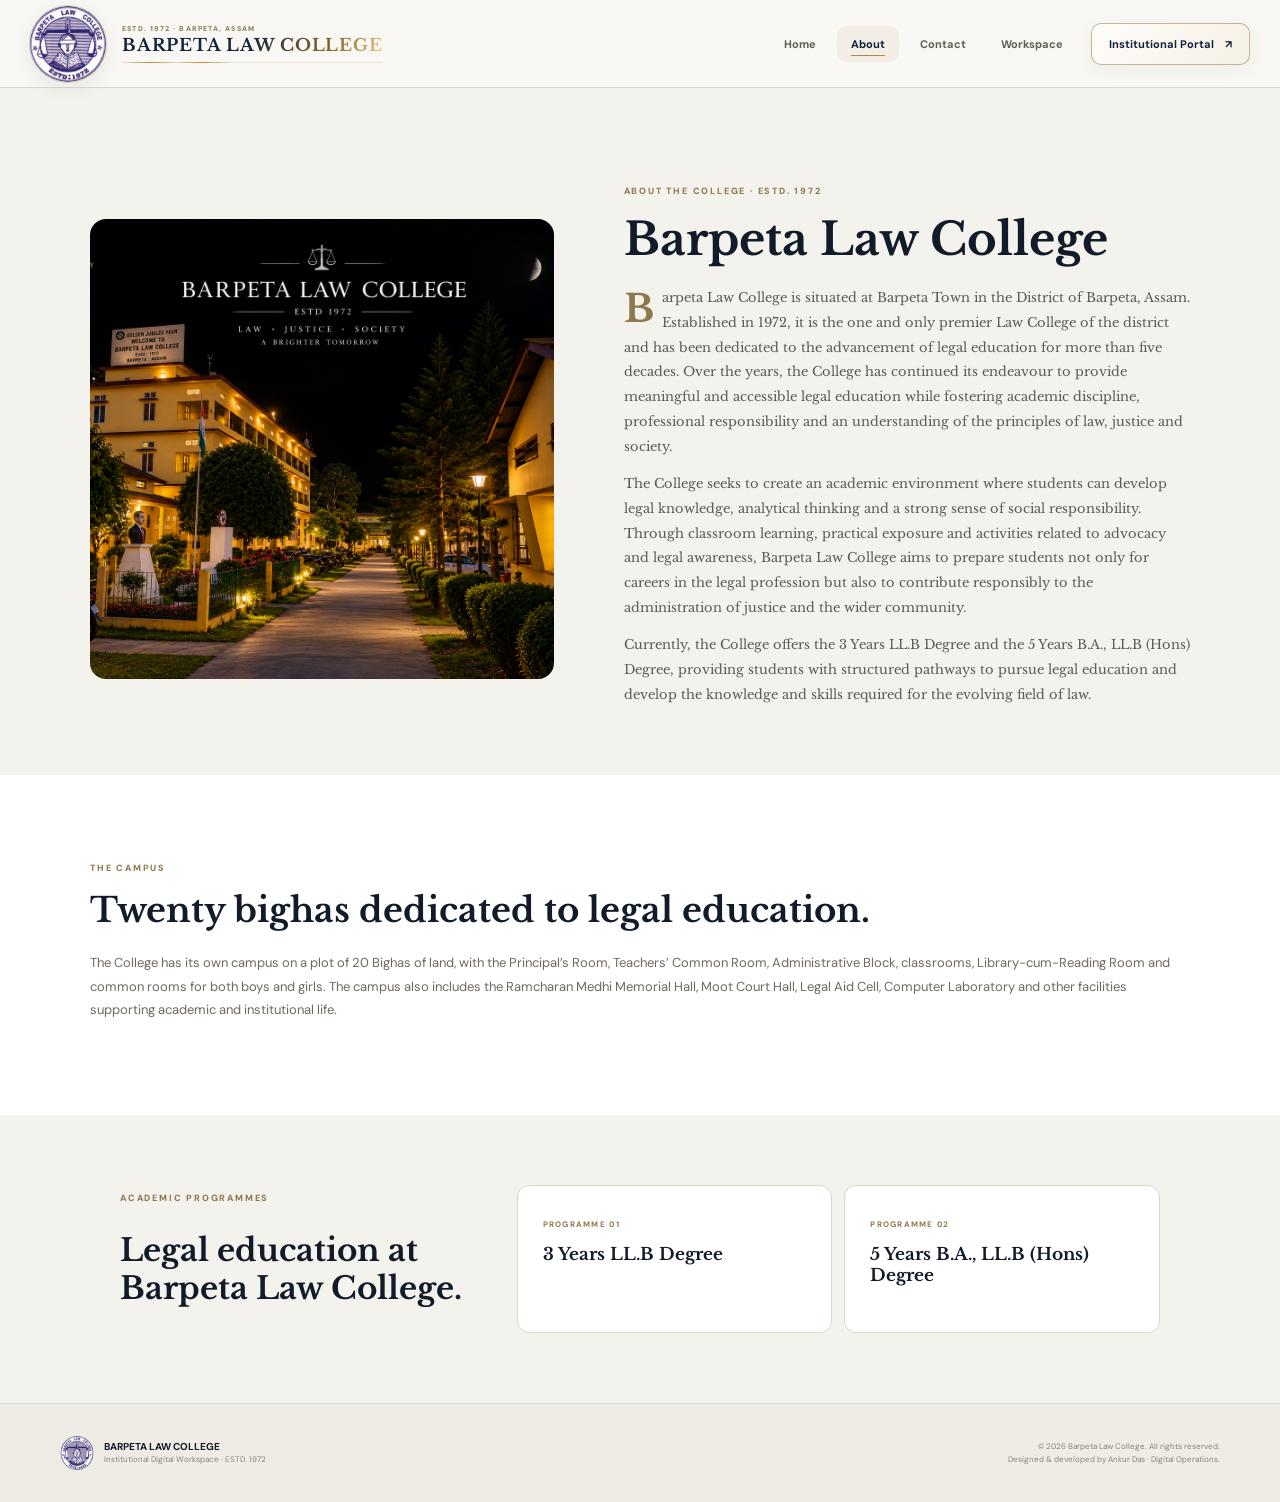
==== commit 85303656: "Restore original page copyright treatment" ====
--- a/about.html
+++ b/about.html
@@ -4,12 +4,4 @@
 <section class="about-hero"><img src="assets/blc-about-night.png" alt="Barpeta Law College campus at night"><div><span class="about-kicker">ABOUT THE COLLEGE · ESTD. 1972</span><h1>Barpeta Law College</h1><p>Barpeta Law College is situated at Barpeta Town in the District of Barpeta, Assam. Established in 1972, it is the one and only premier Law College of the district and has been dedicated to the advancement of legal education for more than five decades. Over the years, the College has continued its endeavour to provide meaningful and accessible legal education while fostering academic discipline, professional responsibility and an understanding of the principles of law, justice and society.</p><p>The College seeks to create an academic environment where students can develop legal knowledge, analytical thinking and a strong sense of social responsibility. Through classroom learning, practical exposure and activities related to advocacy and legal awareness, Barpeta Law College aims to prepare students not only for careers in the legal profession but also to contribute responsibly to the administration of justice and the wider community.</p><p>Currently, the College offers the 3 Years LL.B Degree and the 5 Years B.A., LL.B (Hons) Degree, providing students with structured pathways to pursue legal education and develop the knowledge and skills required for the evolving field of law.</p></div></section>
 <section class="about-campus"><span class="about-kicker">THE CAMPUS</span><h2>Twenty bighas dedicated to legal education.</h2><p>The College has its own campus on a plot of 20 Bighas of land, with the Principal’s Room, Teachers’ Common Room, Administrative Block, classrooms, Library-cum-Reading Room and common rooms for both boys and girls. The campus also includes the Ramcharan Medhi Memorial Hall, Moot Court Hall, Legal Aid Cell, Computer Laboratory and other facilities supporting academic and institutional life.</p></section>
 <section class="about-programmes"><div><span class="about-kicker">ACADEMIC PROGRAMMES</span><h2 style="font-family:'Libre Baskerville';font-size:31px">Legal education at Barpeta Law College.</h2></div><div class="programme-list"><article><small>PROGRAMME 01</small><b>3 Years LL.B Degree</b></article><article><small>PROGRAMME 02</small><b>5 Years B.A., LL.B (Hons) Degree</b></article></div></section>
-</main><footer><div><img src="assets/barpeta-law-college-logo.jpg" alt=""><span><b>BARPETA LAW COLLEGE</b><small>Institutional Digital Workspace · ESTD. 1972</small></span></div><p>© 2026 Barpeta Law College. All rights reserved.<br>Designed &amp; developed by Ankur Das · Digital Operations.</p></footer><script>document.querySelector('.nav-toggle').onclick=()=>document.querySelector('.site-head nav').classList.toggle('show');</script><div class="site-premium-copyright" aria-label="Website credit"><span>© 2026 BARPETA LAW COLLEGE</span><i></i><small>Designed &amp; developed by <strong>Ankur Das</strong> · BLC Digital Support</small></div>
-<style>
-.site-premium-copyright{position:relative;z-index:20;min-height:58px;padding:15px 22px;display:flex;align-items:center;justify-content:center;gap:16px;flex-wrap:wrap;text-align:center;border-top:1px solid rgba(190,145,63,.28);background:linear-gradient(180deg,#06131d,#031019);font-family:"DM Sans",Arial,sans-serif}
-.site-premium-copyright span{font-size:7px;font-weight:600;letter-spacing:.22em;color:#8f9aa0}.site-premium-copyright i{width:34px;height:1px;background:linear-gradient(90deg,transparent,#d2a34e,transparent)}
-.site-premium-copyright small{font-size:7px;letter-spacing:.12em;color:#8f9aa0}.site-premium-copyright strong{font-family:"Libre Baskerville",Georgia,serif;font-size:9px;font-weight:400;background:linear-gradient(100deg,#8a641f,#d5a74f,#fff0b0,#c89538,#efd489,#8a641f);background-size:220% 100%;-webkit-background-clip:text;background-clip:text;color:transparent;animation:copyrightGold 5s linear infinite}
-@keyframes copyrightGold{0%{background-position:180% 50%}100%{background-position:-40% 50%}}
-@media(max-width:600px){.site-premium-copyright{gap:10px;padding:14px}.site-premium-copyright i{display:none}.site-premium-copyright span,.site-premium-copyright small{width:100%;line-height:1.7}}
-</style>
-</body></html>+</main><footer><div><img src="assets/barpeta-law-college-logo.jpg" alt=""><span><b>BARPETA LAW COLLEGE</b><small>Institutional Digital Workspace · ESTD. 1972</small></span></div><p>© 2026 Barpeta Law College. All rights reserved.<br>Designed &amp; developed by Ankur Das · Digital Operations.</p></footer><script>document.querySelector('.nav-toggle').onclick=()=>document.querySelector('.site-head nav').classList.toggle('show');</script></body></html>
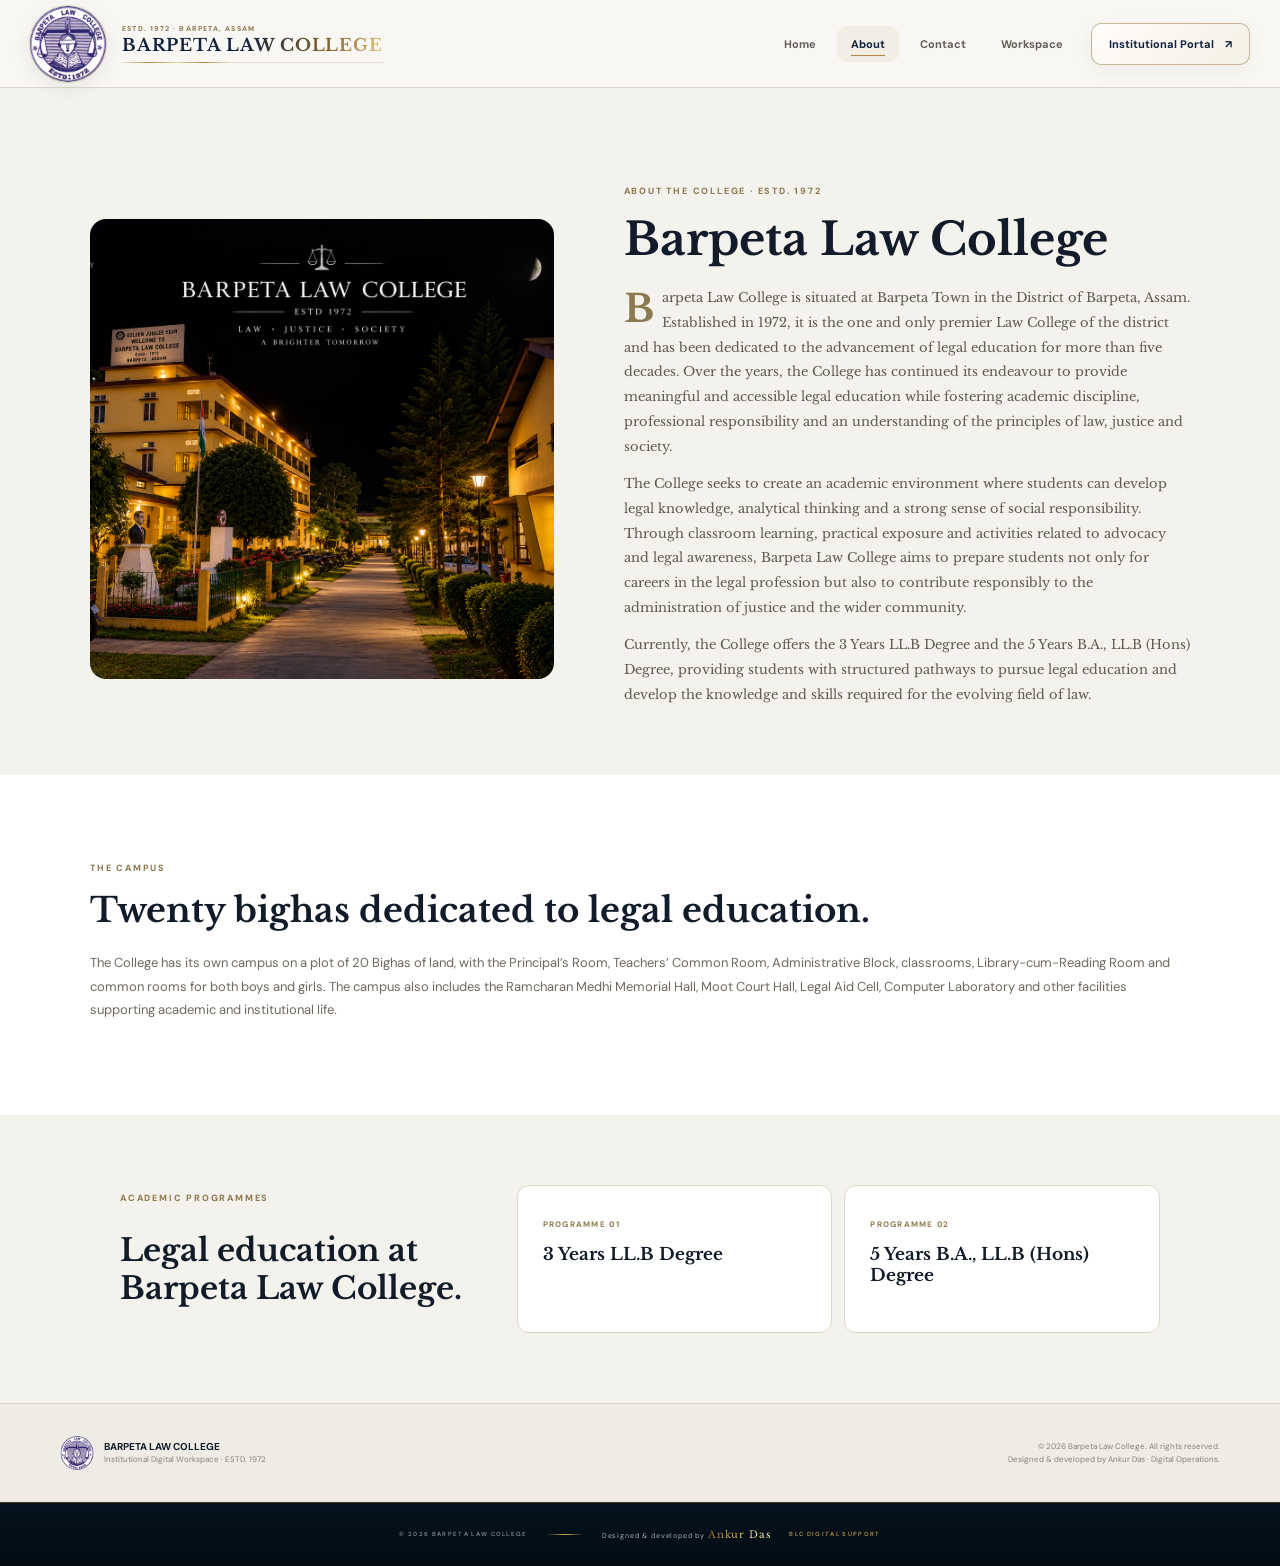
==== commit cc669e84: "Add unified premium copyright credit" ====
--- a/about.html
+++ b/about.html
@@ -4,4 +4,8 @@
 <section class="about-hero"><img src="assets/blc-about-night.png" alt="Barpeta Law College campus at night"><div><span class="about-kicker">ABOUT THE COLLEGE · ESTD. 1972</span><h1>Barpeta Law College</h1><p>Barpeta Law College is situated at Barpeta Town in the District of Barpeta, Assam. Established in 1972, it is the one and only premier Law College of the district and has been dedicated to the advancement of legal education for more than five decades. Over the years, the College has continued its endeavour to provide meaningful and accessible legal education while fostering academic discipline, professional responsibility and an understanding of the principles of law, justice and society.</p><p>The College seeks to create an academic environment where students can develop legal knowledge, analytical thinking and a strong sense of social responsibility. Through classroom learning, practical exposure and activities related to advocacy and legal awareness, Barpeta Law College aims to prepare students not only for careers in the legal profession but also to contribute responsibly to the administration of justice and the wider community.</p><p>Currently, the College offers the 3 Years LL.B Degree and the 5 Years B.A., LL.B (Hons) Degree, providing students with structured pathways to pursue legal education and develop the knowledge and skills required for the evolving field of law.</p></div></section>
 <section class="about-campus"><span class="about-kicker">THE CAMPUS</span><h2>Twenty bighas dedicated to legal education.</h2><p>The College has its own campus on a plot of 20 Bighas of land, with the Principal’s Room, Teachers’ Common Room, Administrative Block, classrooms, Library-cum-Reading Room and common rooms for both boys and girls. The campus also includes the Ramcharan Medhi Memorial Hall, Moot Court Hall, Legal Aid Cell, Computer Laboratory and other facilities supporting academic and institutional life.</p></section>
 <section class="about-programmes"><div><span class="about-kicker">ACADEMIC PROGRAMMES</span><h2 style="font-family:'Libre Baskerville';font-size:31px">Legal education at Barpeta Law College.</h2></div><div class="programme-list"><article><small>PROGRAMME 01</small><b>3 Years LL.B Degree</b></article><article><small>PROGRAMME 02</small><b>5 Years B.A., LL.B (Hons) Degree</b></article></div></section>
-</main><footer><div><img src="assets/barpeta-law-college-logo.jpg" alt=""><span><b>BARPETA LAW COLLEGE</b><small>Institutional Digital Workspace · ESTD. 1972</small></span></div><p>© 2026 Barpeta Law College. All rights reserved.<br>Designed &amp; developed by Ankur Das · Digital Operations.</p></footer><script>document.querySelector('.nav-toggle').onclick=()=>document.querySelector('.site-head nav').classList.toggle('show');</script></body></html>+</main><footer><div><img src="assets/barpeta-law-college-logo.jpg" alt=""><span><b>BARPETA LAW COLLEGE</b><small>Institutional Digital Workspace · ESTD. 1972</small></span></div><p>© 2026 Barpeta Law College. All rights reserved.<br>Designed &amp; developed by Ankur Das · Digital Operations.</p></footer><script>document.querySelector('.nav-toggle').onclick=()=>document.querySelector('.site-head nav').classList.toggle('show');</script><div class="site-premium-copyright" aria-label="Website credit"><span>© 2026 BARPETA LAW COLLEGE</span><i></i><small>Designed &amp; developed by <strong>Ankur Das</strong></small><em>BLC DIGITAL SUPPORT</em></div>
+<style>
+.site-premium-copyright{position:relative;z-index:20;min-height:64px;display:flex;align-items:center;justify-content:center;gap:18px;flex-wrap:wrap;padding:16px 24px;border-top:1px solid rgba(211,164,77,.32);background:linear-gradient(180deg,#04131e,#020b12);text-align:center;font-family:"DM Sans",Arial,sans-serif}.site-premium-copyright>span{font-size:6px;font-weight:600;letter-spacing:.22em;color:#78868d}.site-premium-copyright>i{width:38px;height:1px;background:linear-gradient(90deg,transparent,#d4a64e,transparent)}.site-premium-copyright small{font-size:7px;font-weight:500;letter-spacing:.12em;color:#8e999e}.site-premium-copyright strong{font-family:"Libre Baskerville",Georgia,serif;font-size:10px;font-weight:400;background:linear-gradient(100deg,#8c641f,#d7aa52,#fff0b4,#c79335,#efd58c,#8c641f);background-size:230% 100%;-webkit-background-clip:text;background-clip:text;color:transparent;animation:siteCreditGold 4.5s linear infinite}.site-premium-copyright em{font-size:6px;font-weight:600;font-style:normal;letter-spacing:.22em;color:#b38c49}@keyframes siteCreditGold{0%{background-position:180% 50%}100%{background-position:-50% 50%}}@media(max-width:600px){.site-premium-copyright{gap:9px}.site-premium-copyright>i{display:none}.site-premium-copyright>span,.site-premium-copyright small,.site-premium-copyright em{width:100%}}
+</style>
+</body></html>
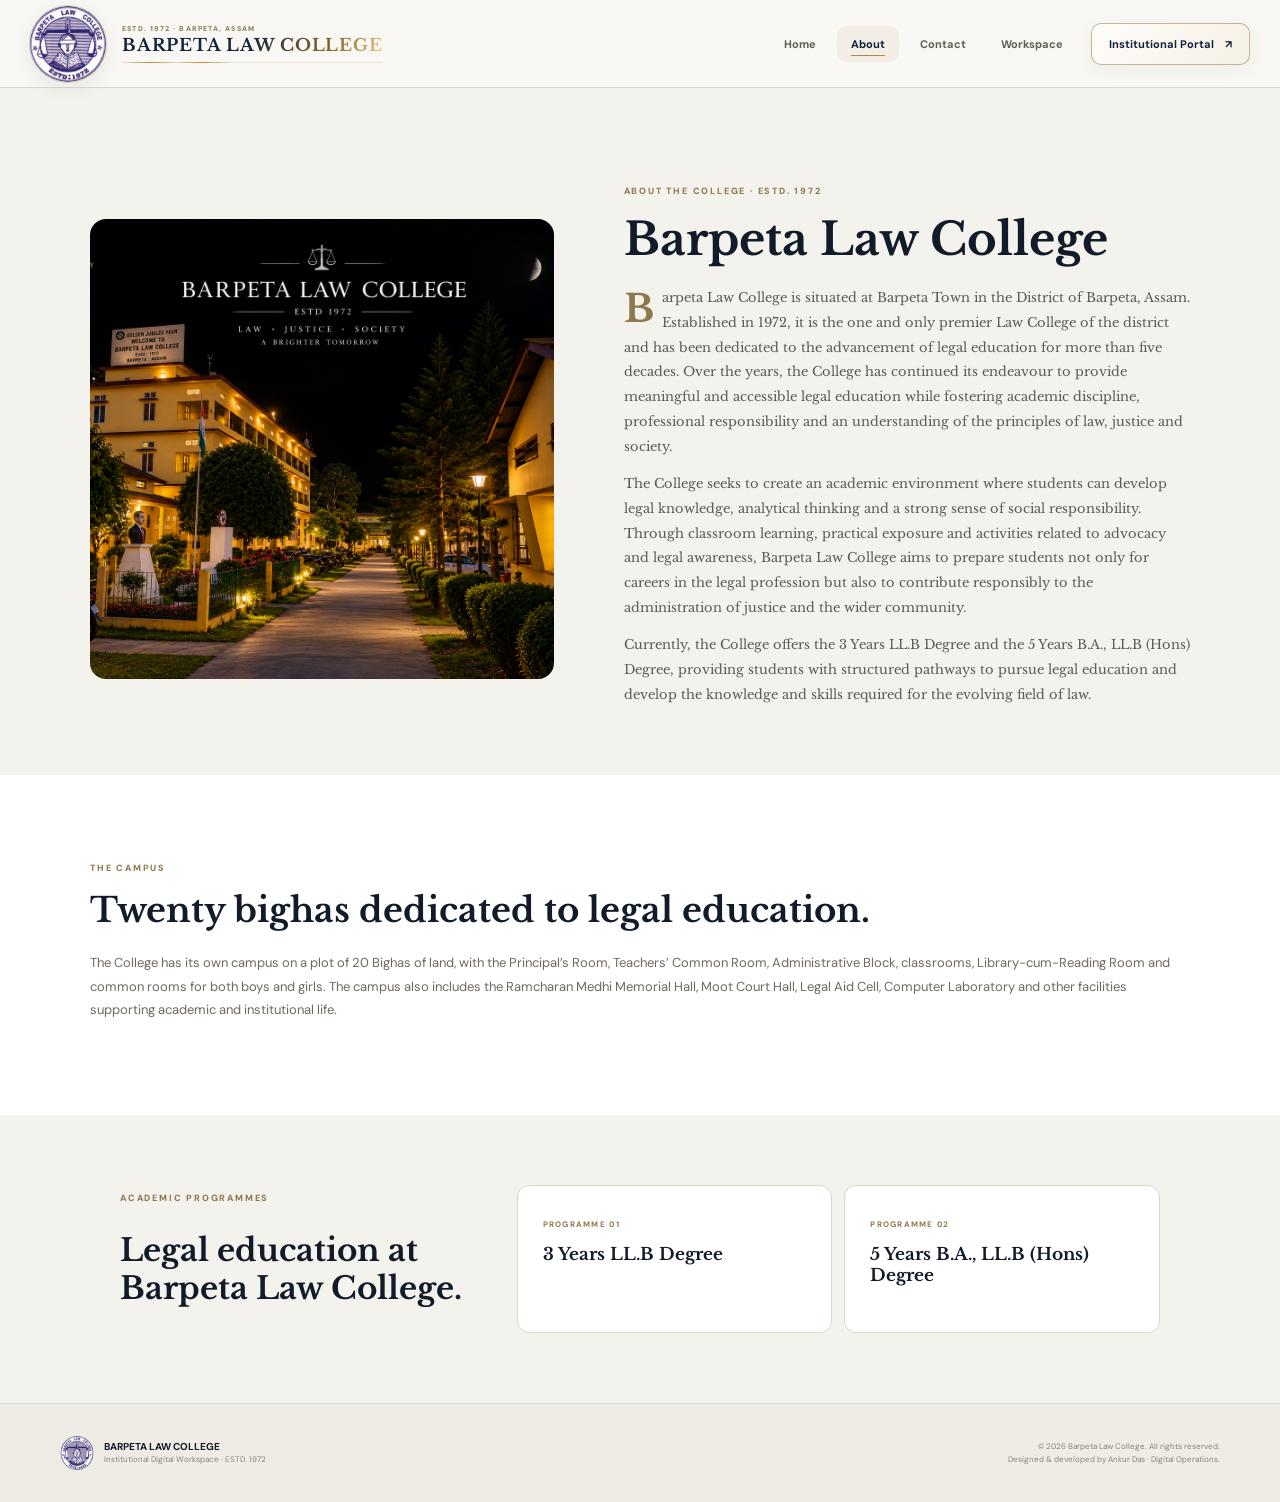
==== commit 69be617a: "Restore original website copyright on about.html" ====
--- a/about.html
+++ b/about.html
@@ -4,8 +4,5 @@
 <section class="about-hero"><img src="assets/blc-about-night.png" alt="Barpeta Law College campus at night"><div><span class="about-kicker">ABOUT THE COLLEGE · ESTD. 1972</span><h1>Barpeta Law College</h1><p>Barpeta Law College is situated at Barpeta Town in the District of Barpeta, Assam. Established in 1972, it is the one and only premier Law College of the district and has been dedicated to the advancement of legal education for more than five decades. Over the years, the College has continued its endeavour to provide meaningful and accessible legal education while fostering academic discipline, professional responsibility and an understanding of the principles of law, justice and society.</p><p>The College seeks to create an academic environment where students can develop legal knowledge, analytical thinking and a strong sense of social responsibility. Through classroom learning, practical exposure and activities related to advocacy and legal awareness, Barpeta Law College aims to prepare students not only for careers in the legal profession but also to contribute responsibly to the administration of justice and the wider community.</p><p>Currently, the College offers the 3 Years LL.B Degree and the 5 Years B.A., LL.B (Hons) Degree, providing students with structured pathways to pursue legal education and develop the knowledge and skills required for the evolving field of law.</p></div></section>
 <section class="about-campus"><span class="about-kicker">THE CAMPUS</span><h2>Twenty bighas dedicated to legal education.</h2><p>The College has its own campus on a plot of 20 Bighas of land, with the Principal’s Room, Teachers’ Common Room, Administrative Block, classrooms, Library-cum-Reading Room and common rooms for both boys and girls. The campus also includes the Ramcharan Medhi Memorial Hall, Moot Court Hall, Legal Aid Cell, Computer Laboratory and other facilities supporting academic and institutional life.</p></section>
 <section class="about-programmes"><div><span class="about-kicker">ACADEMIC PROGRAMMES</span><h2 style="font-family:'Libre Baskerville';font-size:31px">Legal education at Barpeta Law College.</h2></div><div class="programme-list"><article><small>PROGRAMME 01</small><b>3 Years LL.B Degree</b></article><article><small>PROGRAMME 02</small><b>5 Years B.A., LL.B (Hons) Degree</b></article></div></section>
-</main><footer><div><img src="assets/barpeta-law-college-logo.jpg" alt=""><span><b>BARPETA LAW COLLEGE</b><small>Institutional Digital Workspace · ESTD. 1972</small></span></div><p>© 2026 Barpeta Law College. All rights reserved.<br>Designed &amp; developed by Ankur Das · Digital Operations.</p></footer><script>document.querySelector('.nav-toggle').onclick=()=>document.querySelector('.site-head nav').classList.toggle('show');</script><div class="site-premium-copyright" aria-label="Website credit"><span>© 2026 BARPETA LAW COLLEGE</span><i></i><small>Designed &amp; developed by <strong>Ankur Das</strong></small><em>BLC DIGITAL SUPPORT</em></div>
-<style>
-.site-premium-copyright{position:relative;z-index:20;min-height:64px;display:flex;align-items:center;justify-content:center;gap:18px;flex-wrap:wrap;padding:16px 24px;border-top:1px solid rgba(211,164,77,.32);background:linear-gradient(180deg,#04131e,#020b12);text-align:center;font-family:"DM Sans",Arial,sans-serif}.site-premium-copyright>span{font-size:6px;font-weight:600;letter-spacing:.22em;color:#78868d}.site-premium-copyright>i{width:38px;height:1px;background:linear-gradient(90deg,transparent,#d4a64e,transparent)}.site-premium-copyright small{font-size:7px;font-weight:500;letter-spacing:.12em;color:#8e999e}.site-premium-copyright strong{font-family:"Libre Baskerville",Georgia,serif;font-size:10px;font-weight:400;background:linear-gradient(100deg,#8c641f,#d7aa52,#fff0b4,#c79335,#efd58c,#8c641f);background-size:230% 100%;-webkit-background-clip:text;background-clip:text;color:transparent;animation:siteCreditGold 4.5s linear infinite}.site-premium-copyright em{font-size:6px;font-weight:600;font-style:normal;letter-spacing:.22em;color:#b38c49}@keyframes siteCreditGold{0%{background-position:180% 50%}100%{background-position:-50% 50%}}@media(max-width:600px){.site-premium-copyright{gap:9px}.site-premium-copyright>i{display:none}.site-premium-copyright>span,.site-premium-copyright small,.site-premium-copyright em{width:100%}}
-</style>
+</main><footer><div><img src="assets/barpeta-law-college-logo.jpg" alt=""><span><b>BARPETA LAW COLLEGE</b><small>Institutional Digital Workspace · ESTD. 1972</small></span></div><p>© 2026 Barpeta Law College. All rights reserved.<br>Designed &amp; developed by Ankur Das · Digital Operations.</p></footer><script>document.querySelector('.nav-toggle').onclick=()=>document.querySelector('.site-head nav').classList.toggle('show');</script>
 </body></html>
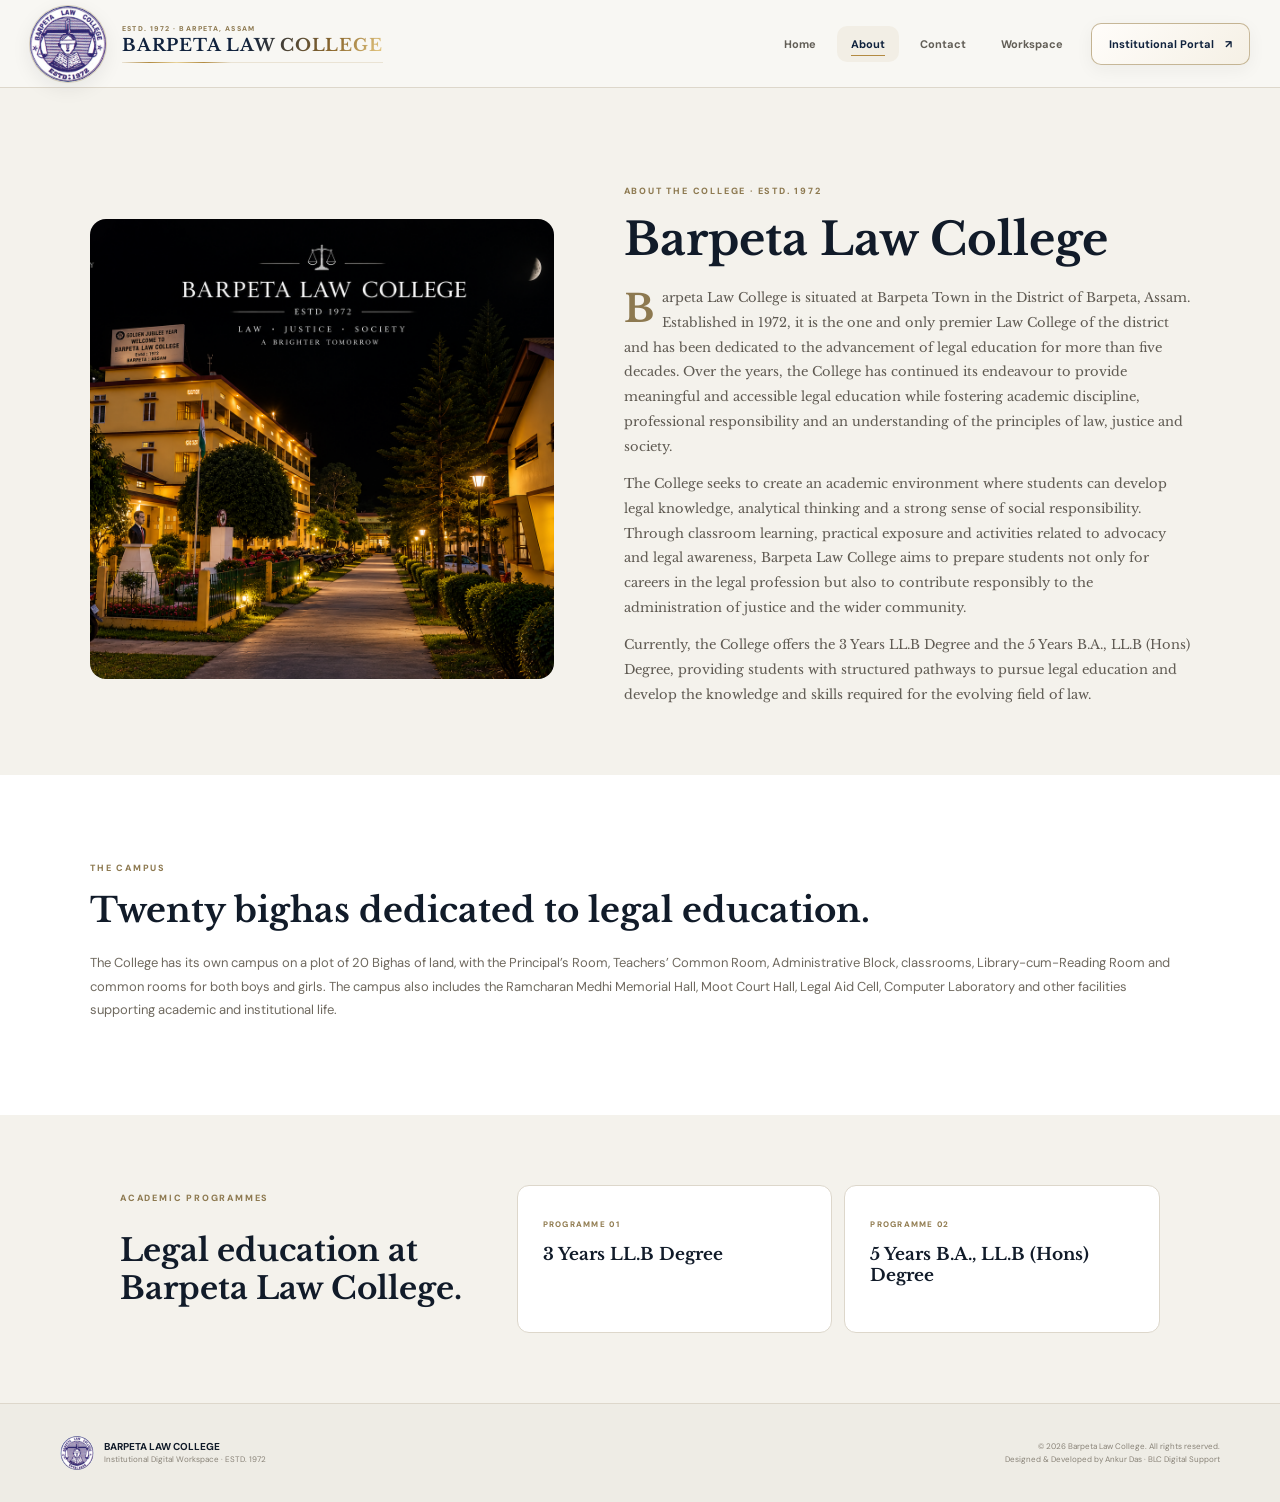
==== commit 34d4171b: "Standardize institutional developer credit" ====
--- a/about.html
+++ b/about.html
@@ -4,5 +4,5 @@
 <section class="about-hero"><img src="assets/blc-about-night.png" alt="Barpeta Law College campus at night"><div><span class="about-kicker">ABOUT THE COLLEGE · ESTD. 1972</span><h1>Barpeta Law College</h1><p>Barpeta Law College is situated at Barpeta Town in the District of Barpeta, Assam. Established in 1972, it is the one and only premier Law College of the district and has been dedicated to the advancement of legal education for more than five decades. Over the years, the College has continued its endeavour to provide meaningful and accessible legal education while fostering academic discipline, professional responsibility and an understanding of the principles of law, justice and society.</p><p>The College seeks to create an academic environment where students can develop legal knowledge, analytical thinking and a strong sense of social responsibility. Through classroom learning, practical exposure and activities related to advocacy and legal awareness, Barpeta Law College aims to prepare students not only for careers in the legal profession but also to contribute responsibly to the administration of justice and the wider community.</p><p>Currently, the College offers the 3 Years LL.B Degree and the 5 Years B.A., LL.B (Hons) Degree, providing students with structured pathways to pursue legal education and develop the knowledge and skills required for the evolving field of law.</p></div></section>
 <section class="about-campus"><span class="about-kicker">THE CAMPUS</span><h2>Twenty bighas dedicated to legal education.</h2><p>The College has its own campus on a plot of 20 Bighas of land, with the Principal’s Room, Teachers’ Common Room, Administrative Block, classrooms, Library-cum-Reading Room and common rooms for both boys and girls. The campus also includes the Ramcharan Medhi Memorial Hall, Moot Court Hall, Legal Aid Cell, Computer Laboratory and other facilities supporting academic and institutional life.</p></section>
 <section class="about-programmes"><div><span class="about-kicker">ACADEMIC PROGRAMMES</span><h2 style="font-family:'Libre Baskerville';font-size:31px">Legal education at Barpeta Law College.</h2></div><div class="programme-list"><article><small>PROGRAMME 01</small><b>3 Years LL.B Degree</b></article><article><small>PROGRAMME 02</small><b>5 Years B.A., LL.B (Hons) Degree</b></article></div></section>
-</main><footer><div><img src="assets/barpeta-law-college-logo.jpg" alt=""><span><b>BARPETA LAW COLLEGE</b><small>Institutional Digital Workspace · ESTD. 1972</small></span></div><p>© 2026 Barpeta Law College. All rights reserved.<br>Designed &amp; developed by Ankur Das · Digital Operations.</p></footer><script>document.querySelector('.nav-toggle').onclick=()=>document.querySelector('.site-head nav').classList.toggle('show');</script>
+</main><footer><div><img src="assets/barpeta-law-college-logo.jpg" alt=""><span><b>BARPETA LAW COLLEGE</b><small>Institutional Digital Workspace · ESTD. 1972</small></span></div><p>© 2026 Barpeta Law College. All rights reserved.<br>Designed &amp; Developed by Ankur Das · BLC Digital Support</p></footer><script>document.querySelector('.nav-toggle').onclick=()=>document.querySelector('.site-head nav').classList.toggle('show');</script>
 </body></html>
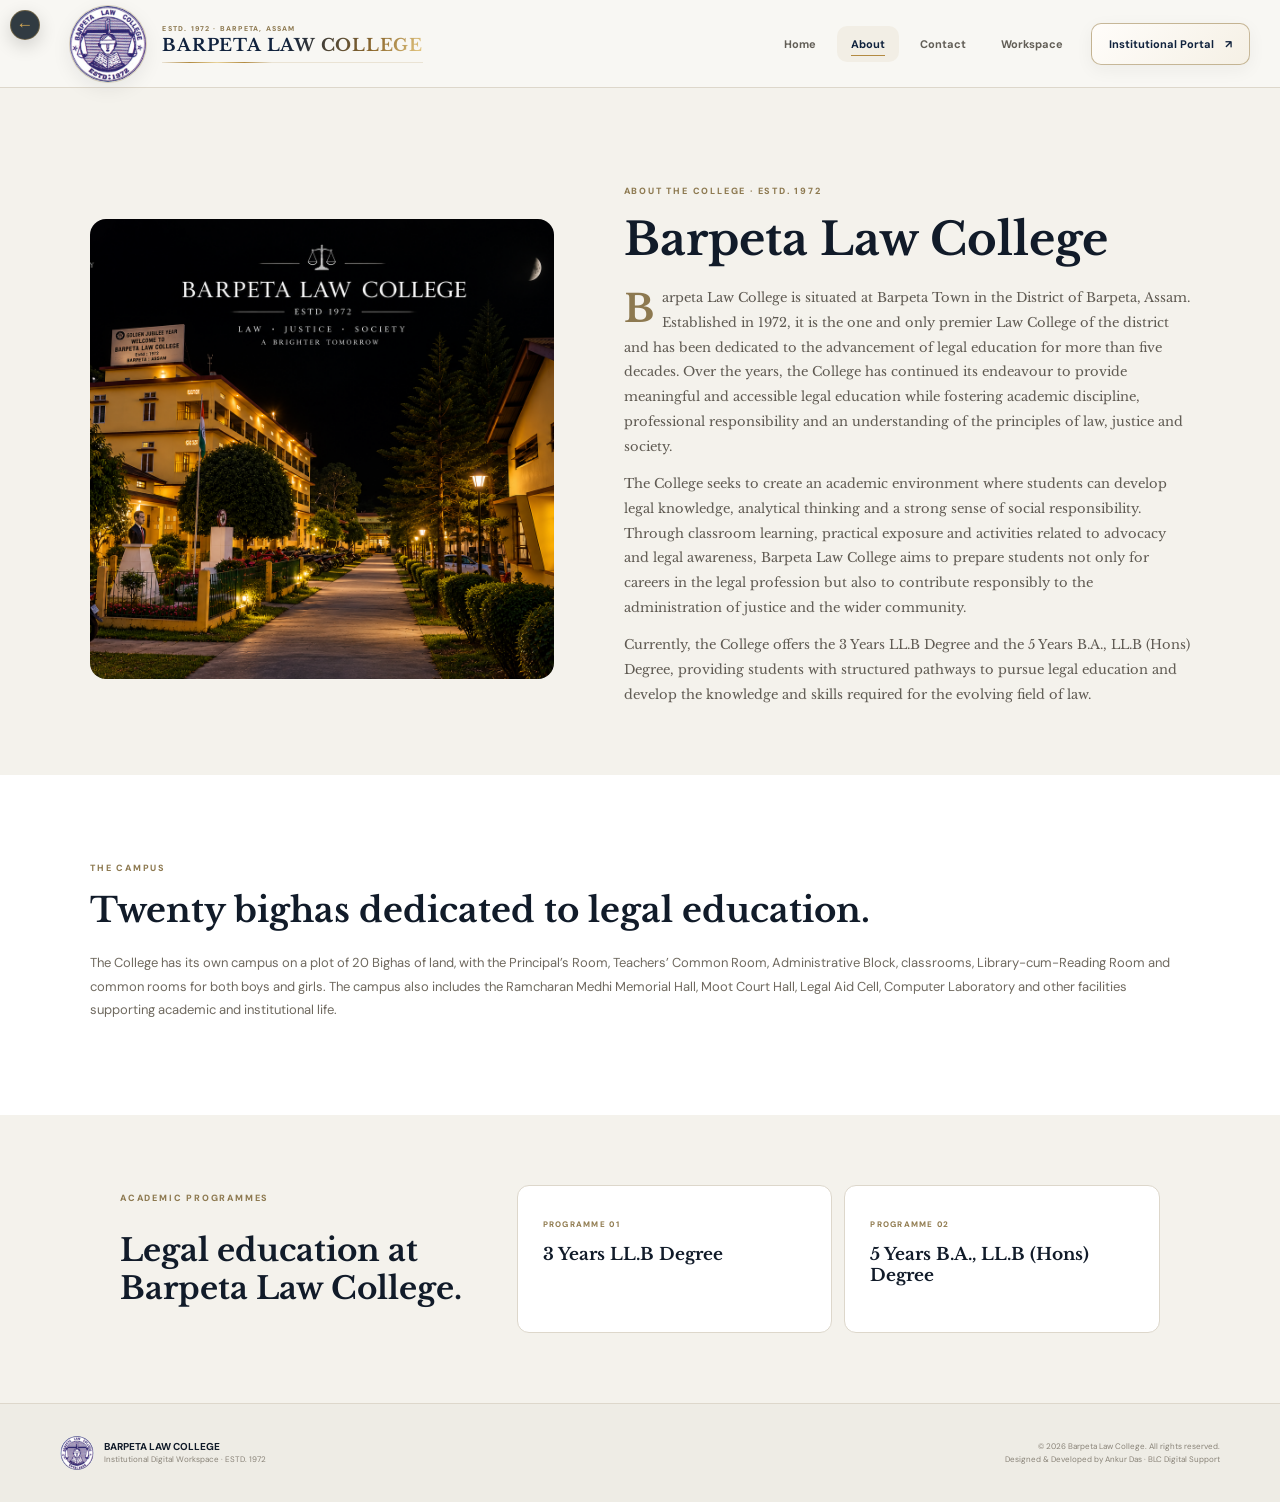
==== commit 29265d3a: "Add unified minimal back arrow on About page" ====
--- a/about.html
+++ b/about.html
@@ -1,6 +1,6 @@
-<!doctype html><html lang="en"><head><meta charset="utf-8"><meta name="viewport" content="width=device-width,initial-scale=1"><meta name="description" content="About Barpeta Law College — established 1972 in Barpeta, Assam."><title>About | Barpeta Law College</title><link rel="icon" href="assets/barpeta-law-college-logo.jpg"><link rel="preconnect" href="https://fonts.googleapis.com"><link rel="preconnect" href="https://fonts.gstatic.com" crossorigin><link href="https://fonts.googleapis.com/css2?family=DM+Sans:wght@400;500;600;700;800&family=Libre+Baskerville:wght@400;700&display=swap" rel="stylesheet"><link rel="stylesheet" href="home-2026.css?v=20260920b"><style>
+<!doctype html><html lang="en"><head><meta charset="utf-8"><meta name="viewport" content="width=device-width,initial-scale=1"><meta name="description" content="About Barpeta Law College — established 1972 in Barpeta, Assam."><title>About | Barpeta Law College</title><link rel="stylesheet" href="blc-back.css?v=20260921a"><link rel="icon" href="assets/barpeta-law-college-logo.jpg"><link rel="preconnect" href="https://fonts.googleapis.com"><link rel="preconnect" href="https://fonts.gstatic.com" crossorigin><link href="https://fonts.googleapis.com/css2?family=DM+Sans:wght@400;500;600;700;800&family=Libre+Baskerville:wght@400;700&display=swap" rel="stylesheet"><link rel="stylesheet" href="home-2026.css?v=20260920b"><style>
 .about-hero{max-width:1160px;margin:auto;padding:90px 30px 55px;display:grid;grid-template-columns:.9fr 1.1fr;gap:70px;align-items:center}.about-hero img{width:100%;height:460px;object-fit:cover;object-position:center 50%;border-radius:16px}.about-kicker{font-size:9px;font-weight:800;letter-spacing:.2em;color:#8d7950}.about-hero h1,.about-campus h2{font-family:"Libre Baskerville",serif;font-size:45px;line-height:1.12;margin:15px 0 22px}.about-hero p,.about-campus p{font-size:13px;line-height:1.8;color:#6f695f}.about-hero>div>p{font-family:"Libre Baskerville",serif;font-size:13px;line-height:1.9;color:#5f5a52}.about-hero>div>p:first-of-type::first-letter{font-size:38px;line-height:.85;float:left;margin:7px 8px 0 0;color:#8d7950;font-weight:700}.about-campus{background:#fff;padding:80px max(30px,calc((100vw - 1100px)/2))}.about-campus h2{font-size:34px}.about-programmes{max-width:1100px;margin:auto;padding:70px 30px;display:grid;grid-template-columns:.7fr 1.3fr;gap:50px}.programme-list{display:grid;grid-template-columns:1fr 1fr;gap:12px}.programme-list article{background:#fff;border:1px solid var(--line);padding:25px;border-radius:12px}.programme-list small{font-size:8px;letter-spacing:.16em;color:#917c50;font-weight:800}.programme-list b{display:block;font-family:"Libre Baskerville";font-size:17px;margin-top:12px}@media(max-width:800px){.about-hero,.about-programmes{grid-template-columns:1fr}.about-hero{padding-top:55px;gap:35px}.about-hero img{height:340px}.about-hero h1{font-size:37px}.programme-list{grid-template-columns:1fr}}
-</style></head><body><header class="site-head"><a class="home-brand" href="index.html"><img src="assets/barpeta-law-college-logo.jpg" alt="Barpeta Law College logo"><span class="brand-wordmark"><small>ESTD. 1972 · BARPETA, ASSAM</small><strong class="gold-trace" data-text="BARPETA LAW COLLEGE">BARPETA LAW COLLEGE</strong><i class="brand-trace" aria-hidden="true"></i></span></a><button class="nav-toggle" aria-label="Menu">☰</button><nav><a href="index.html">Home</a><a class="active" href="about.html">About</a><a href="contact.html">Contact</a><a href="index.html#workspace">Workspace</a><a class="portal-nav" href="portal.html">Institutional Portal <b>↗</b></a></nav></header><main>
+</style></head><body class="has-blc-back"><a class="blc-back-arrow" href="index.html" aria-label="Back to Home" title="Back"><span>←</span></a><header class="site-head"><a class="home-brand" href="index.html"><img src="assets/barpeta-law-college-logo.jpg" alt="Barpeta Law College logo"><span class="brand-wordmark"><small>ESTD. 1972 · BARPETA, ASSAM</small><strong class="gold-trace" data-text="BARPETA LAW COLLEGE">BARPETA LAW COLLEGE</strong><i class="brand-trace" aria-hidden="true"></i></span></a><button class="nav-toggle" aria-label="Menu">☰</button><nav><a href="index.html">Home</a><a class="active" href="about.html">About</a><a href="contact.html">Contact</a><a href="index.html#workspace">Workspace</a><a class="portal-nav" href="portal.html">Institutional Portal <b>↗</b></a></nav></header><main>
 <section class="about-hero"><img src="assets/blc-about-night.png" alt="Barpeta Law College campus at night"><div><span class="about-kicker">ABOUT THE COLLEGE · ESTD. 1972</span><h1>Barpeta Law College</h1><p>Barpeta Law College is situated at Barpeta Town in the District of Barpeta, Assam. Established in 1972, it is the one and only premier Law College of the district and has been dedicated to the advancement of legal education for more than five decades. Over the years, the College has continued its endeavour to provide meaningful and accessible legal education while fostering academic discipline, professional responsibility and an understanding of the principles of law, justice and society.</p><p>The College seeks to create an academic environment where students can develop legal knowledge, analytical thinking and a strong sense of social responsibility. Through classroom learning, practical exposure and activities related to advocacy and legal awareness, Barpeta Law College aims to prepare students not only for careers in the legal profession but also to contribute responsibly to the administration of justice and the wider community.</p><p>Currently, the College offers the 3 Years LL.B Degree and the 5 Years B.A., LL.B (Hons) Degree, providing students with structured pathways to pursue legal education and develop the knowledge and skills required for the evolving field of law.</p></div></section>
 <section class="about-campus"><span class="about-kicker">THE CAMPUS</span><h2>Twenty bighas dedicated to legal education.</h2><p>The College has its own campus on a plot of 20 Bighas of land, with the Principal’s Room, Teachers’ Common Room, Administrative Block, classrooms, Library-cum-Reading Room and common rooms for both boys and girls. The campus also includes the Ramcharan Medhi Memorial Hall, Moot Court Hall, Legal Aid Cell, Computer Laboratory and other facilities supporting academic and institutional life.</p></section>
 <section class="about-programmes"><div><span class="about-kicker">ACADEMIC PROGRAMMES</span><h2 style="font-family:'Libre Baskerville';font-size:31px">Legal education at Barpeta Law College.</h2></div><div class="programme-list"><article><small>PROGRAMME 01</small><b>3 Years LL.B Degree</b></article><article><small>PROGRAMME 02</small><b>5 Years B.A., LL.B (Hons) Degree</b></article></div></section>
--- a/blc-back.css
+++ b/blc-back.css
@@ -0,0 +1,47 @@
+/* Unified minimal back control for institutional pages */
+.blc-back-arrow{
+  position:fixed;
+  top:10px;
+  left:10px;
+  z-index:2147483647;
+  width:30px;
+  height:30px;
+  display:grid;
+  place-items:center;
+  border:1px solid rgba(188,151,75,.42);
+  border-radius:50%;
+  background:rgba(5,18,28,.82);
+  color:#d7aa55;
+  text-decoration:none!important;
+  box-shadow:0 6px 18px rgba(0,0,0,.16);
+  backdrop-filter:blur(8px);
+  -webkit-backdrop-filter:blur(8px);
+  transition:transform .18s ease,border-color .18s ease,background .18s ease;
+}
+.blc-back-arrow span{
+  display:block;
+  font-family:Arial,sans-serif;
+  font-size:17px;
+  line-height:1;
+  transform:translateY(-1px);
+}
+.blc-back-arrow:hover{
+  transform:translateX(-1px);
+  border-color:rgba(215,170,85,.78);
+  background:rgba(7,25,37,.96);
+}
+.blc-back-arrow:focus-visible{
+  outline:2px solid rgba(215,170,85,.7);
+  outline-offset:2px;
+}
+/* Reserve the tiny top-left corner so the control never covers branding or navigation. */
+body.has-blc-back .site-head{padding-left:max(58px,5.5vw)!important}
+body.has-blc-back #staffPanel .dash-brand{padding-left:46px!important}
+body.has-blc-back .ref-head{padding-left:58px!important}
+body.has-blc-back .executive-head{padding-left:max(58px,5.5vw)!important}
+@media(max-width:620px){
+  .blc-back-arrow{top:8px;left:8px;width:28px;height:28px}
+  body.has-blc-back .site-head{padding-left:48px!important}
+  body.has-blc-back #staffPanel .dash-brand{padding-left:40px!important}
+  body.has-blc-back .ref-head{padding-left:50px!important}
+}
